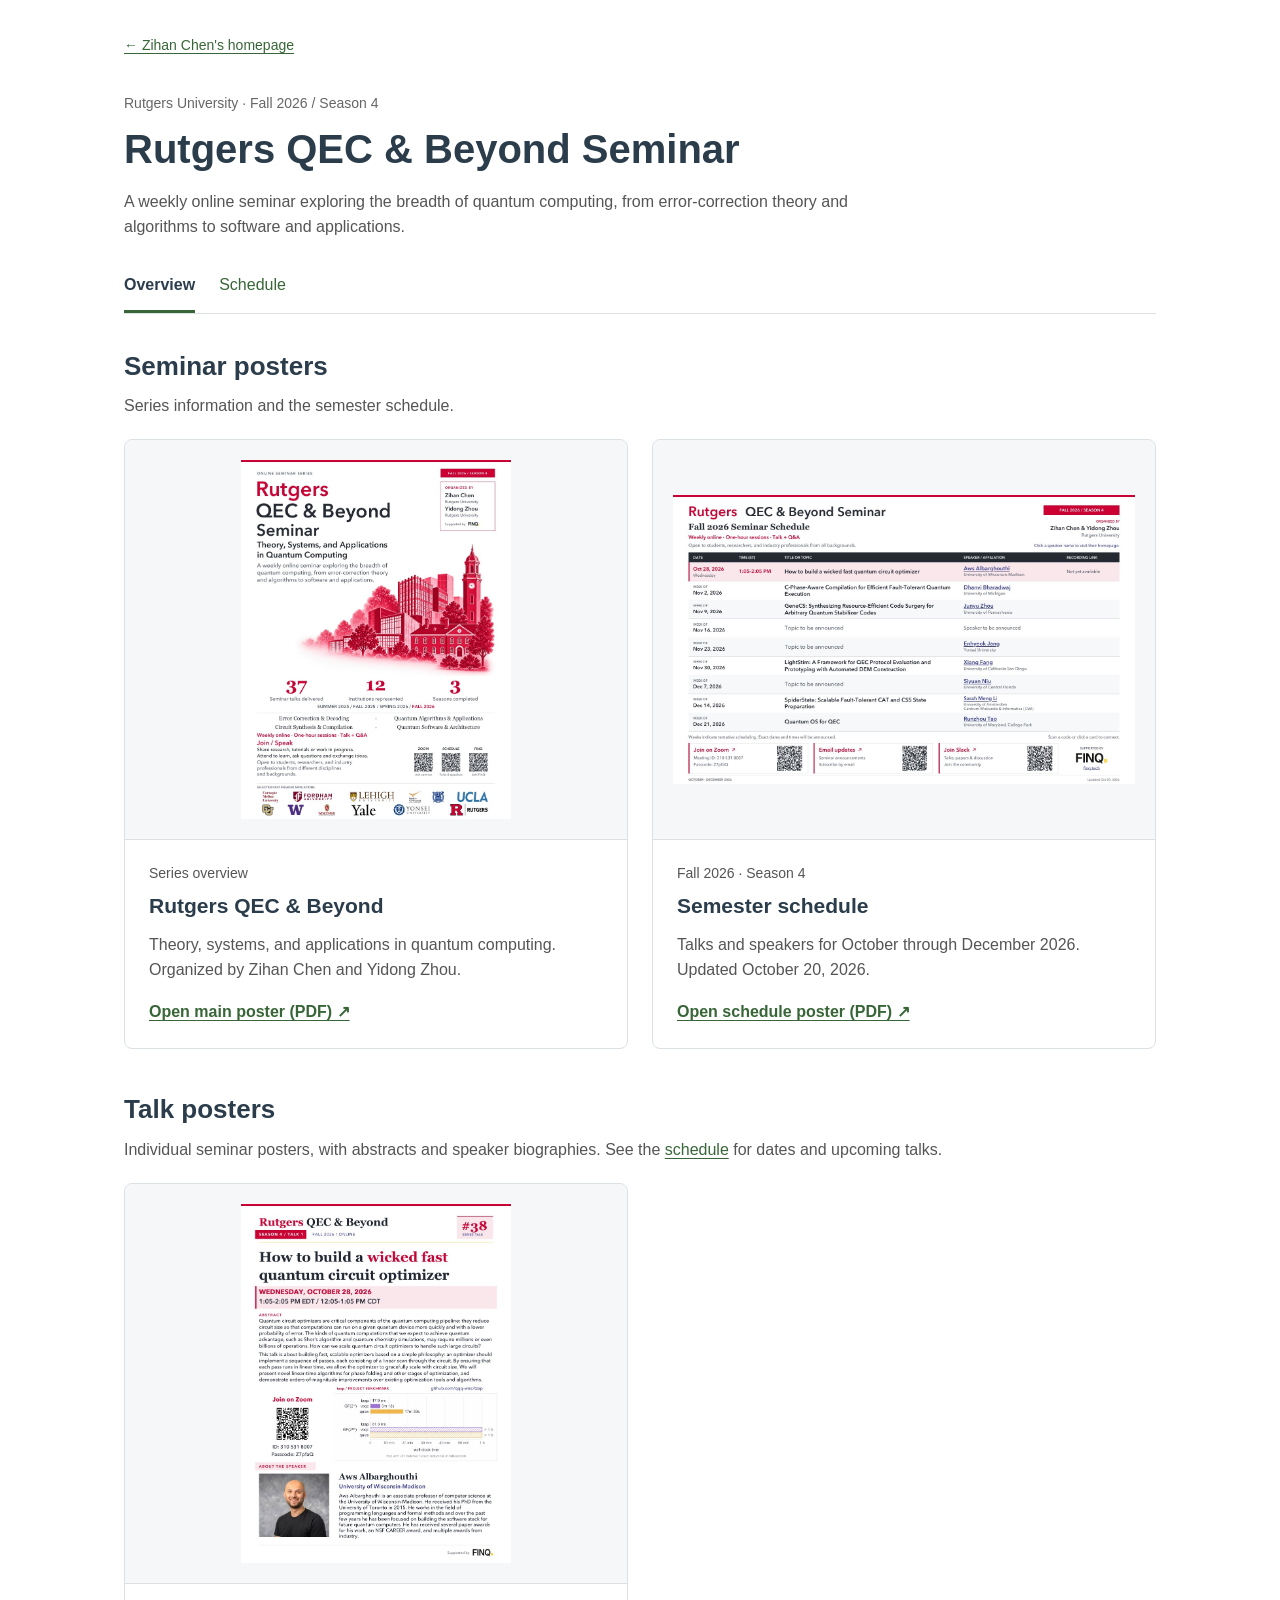
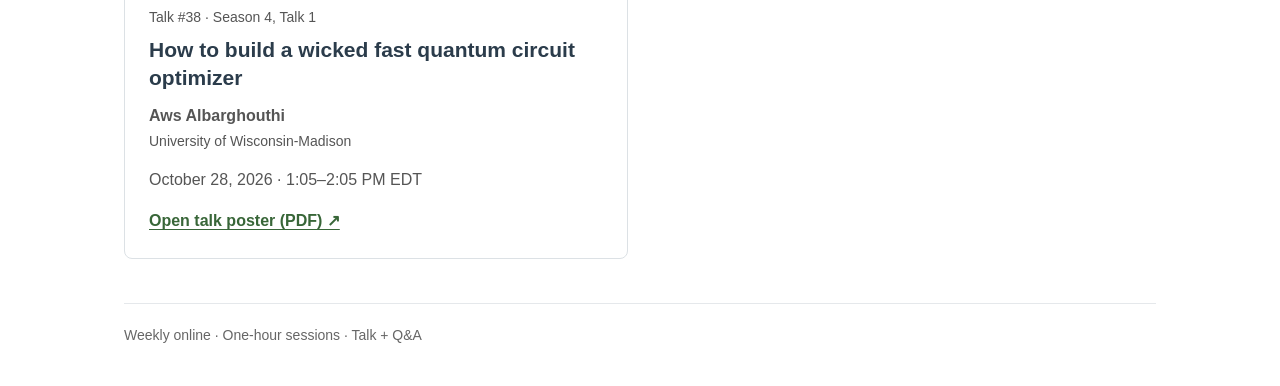
==== qec-and-beyond/index.html @ 230b06aa "Add Rutgers QEC & Beyond Seminar page with schedule and poster details; update index.html for semina" ====
<!DOCTYPE html>
<html lang="en">
<head>
    <meta charset="utf-8">
    <meta name="viewport" content="width=device-width, initial-scale=1">
    <title>Rutgers QEC &amp; Beyond — Overview</title>
    <meta name="description" content="Rutgers QEC &amp; Beyond Seminar: series posters, semester schedules, and individual talk posters on theory, systems, and applications in quantum computing.">
    <link rel="canonical" href="https://cesartwothousands.github.io/qec-and-beyond/">
    <link rel="stylesheet" href="styles.css">
</head>
<body>
    <main class="site-shell">
        <a class="back-link" href="../">&larr; Zihan Chen's homepage</a>
        <header class="page-header">
            <p class="eyebrow">Rutgers University · Fall 2026 / Season 4</p>
            <h1>Rutgers QEC &amp; Beyond Seminar</h1>
            <p class="lead">A weekly online seminar exploring the breadth of quantum computing, from error-correction theory and algorithms to software and applications.</p>
            <nav class="site-nav" aria-label="Seminar pages">
                <a href="./" aria-current="page">Overview</a>
                <a href="schedule/">Schedule</a>
            </nav>
        </header>

        <section aria-labelledby="series-posters">
            <div class="section-heading">
                <h2 id="series-posters">Seminar posters</h2>
                <p>Series information and the semester schedule.</p>
            </div>
            <div class="poster-grid">
                <article class="poster-card">
                    <a class="poster-preview" href="poster/Main_Poster.pdf" target="_blank" rel="noopener" aria-label="Open the seminar overview poster PDF in a new tab">
                        <img src="previews/main-poster.jpg" width="825" height="1100" alt="Rutgers QEC and Beyond Seminar overview poster">
                    </a>
                    <div class="poster-body">
                        <p class="eyebrow">Series overview</p>
                        <h3>Rutgers QEC &amp; Beyond</h3>
                        <p>Theory, systems, and applications in quantum computing. Organized by Zihan Chen and Yidong Zhou.</p>
                        <a class="pdf-link" href="poster/Main_Poster.pdf" target="_blank" rel="noopener">Open main poster (PDF) &nearr;</a>
                    </div>
                </article>
                <article class="poster-card">
                    <a class="poster-preview" href="schedule/" target="_blank" rel="noopener" aria-label="Open the Fall 2026 schedule poster PDF in a new tab">
                        <img src="previews/fall-2026-schedule.jpg" width="1400" height="875" alt="Fall 2026 schedule poster listing seminar dates, topics, and speakers">
                    </a>
                    <div class="poster-body">
                        <p class="eyebrow">Fall 2026 · Season 4</p>
                        <h3>Semester schedule</h3>
                        <p>Talks and speakers for October through December 2026. Updated October 20, 2026.</p>
                        <a class="pdf-link" href="schedule/" target="_blank" rel="noopener">Open schedule poster (PDF) &nearr;</a>
                    </div>
                </article>
            </div>
        </section>

        <section aria-labelledby="talk-posters">
            <div class="section-heading">
                <h2 id="talk-posters">Talk posters</h2>
                <p>Individual seminar posters, with abstracts and speaker biographies. See the <a href="schedule/">schedule</a> for dates and upcoming talks.</p>
            </div>
            <div class="poster-grid">
                <article class="poster-card" id="talk-38">
                    <a class="poster-preview" href="poster/038_Albarghouthi.pdf" target="_blank" rel="noopener" aria-label="Open the poster for talk 38 by Aws Albarghouthi in a new tab">
                        <img src="previews/038-albarghouthi.jpg" width="825" height="1100" alt="Talk 38 poster: How to build a wicked fast quantum circuit optimizer, by Aws Albarghouthi" loading="lazy">
                    </a>
                    <div class="poster-body">
                        <p class="eyebrow">Talk #38 · Season 4, Talk 1</p>
                        <h3>How to build a wicked fast quantum circuit optimizer</h3>
                        <p class="speaker">Aws Albarghouthi</p>
                        <p class="affiliation">University of Wisconsin-Madison</p>
                        <p><time datetime="2026-10-28">October 28, 2026</time> · 1:05–2:05 PM EDT</p>
                        <a class="pdf-link" href="poster/038_Albarghouthi.pdf" target="_blank" rel="noopener">Open talk poster (PDF) &nearr;</a>
                    </div>
                </article>
            </div>
        </section>
        <footer class="page-footer">
            <p>Weekly online · One-hour sessions · Talk + Q&amp;A</p>
        </footer>
    </main>
</body>
</html>
---- qec-and-beyond/styles.css ----
* { box-sizing: border-box; }
html { scroll-behavior: smooth; }
body {
    margin: 0;
    color: #333;
    background: #fff;
    font: 16px/1.6 -apple-system, BlinkMacSystemFont, "Segoe UI", Arial, sans-serif;
}
a { color: #386638; text-underline-offset: 3px; }
a:hover { color: #0d5797; }
a:focus-visible { outline: 2px solid #0d5797; outline-offset: 4px; }
.site-shell { max-width: 1080px; margin: 0 auto; padding: 32px 24px 40px; }
.back-link { display: inline-block; margin-bottom: 36px; font-size: 14px; }
.page-header { margin-bottom: 36px; }
.eyebrow { margin: 0 0 8px; color: #666; font-size: 14px; }
h1, h2, h3 { color: #2b3c4b; line-height: 1.3; font-weight: 600; }
h1 { margin: 0 0 14px; font-size: clamp(28px, 5vw, 40px); }
h2 { margin: 0 0 10px; font-size: 26px; }
h3 { margin: 0 0 12px; font-size: 21px; }
p { margin: 0 0 16px; }
.lead { max-width: 760px; color: #555; }
.site-nav { display: flex; gap: 24px; margin-top: 24px; border-bottom: 1px solid #dce1e5; }
.site-nav a { padding: 8px 0 12px; text-decoration: none; }
.site-nav a[aria-current="page"] { border-bottom: 3px solid #386638; color: #2b3c4b; font-weight: 600; }
section + section { margin-top: 44px; }
.section-heading { margin-bottom: 20px; }
.section-heading p { color: #555; }
.poster-grid { display: grid; grid-template-columns: repeat(2, minmax(0, 1fr)); gap: 24px; }
.poster-card { overflow: hidden; border: 1px solid #dce1e5; border-radius: 8px; }
.poster-preview { display: flex; justify-content: center; align-items: center; height: 400px; padding: 20px; border-bottom: 1px solid #dce1e5; background: #f5f7f8; }
.poster-preview img { display: block; max-width: 100%; max-height: 100%; width: auto; height: auto; }
.poster-body { padding: 22px 24px 24px; }
.poster-body > p { color: #555; }
.pdf-link { display: inline-block; font-weight: 600; }
.speaker { margin-bottom: 2px; font-weight: 600; }
.affiliation { margin-bottom: 14px; color: #666; font-size: 14px; }
.page-footer { margin-top: 44px; padding-top: 20px; border-top: 1px solid #e5e8eb; color: #666; font-size: 14px; }
.page-footer p:last-child { margin-bottom: 0; }
@media (max-width: 700px) {
    .site-shell { padding: 24px 18px 32px; }
    .back-link { margin-bottom: 28px; }
    .poster-grid { grid-template-columns: 1fr; gap: 20px; }
    .poster-preview { height: 360px; padding: 16px; }
    .poster-body { padding: 20px; }
}
@media (prefers-reduced-motion: reduce) {
    html { scroll-behavior: auto; }
}
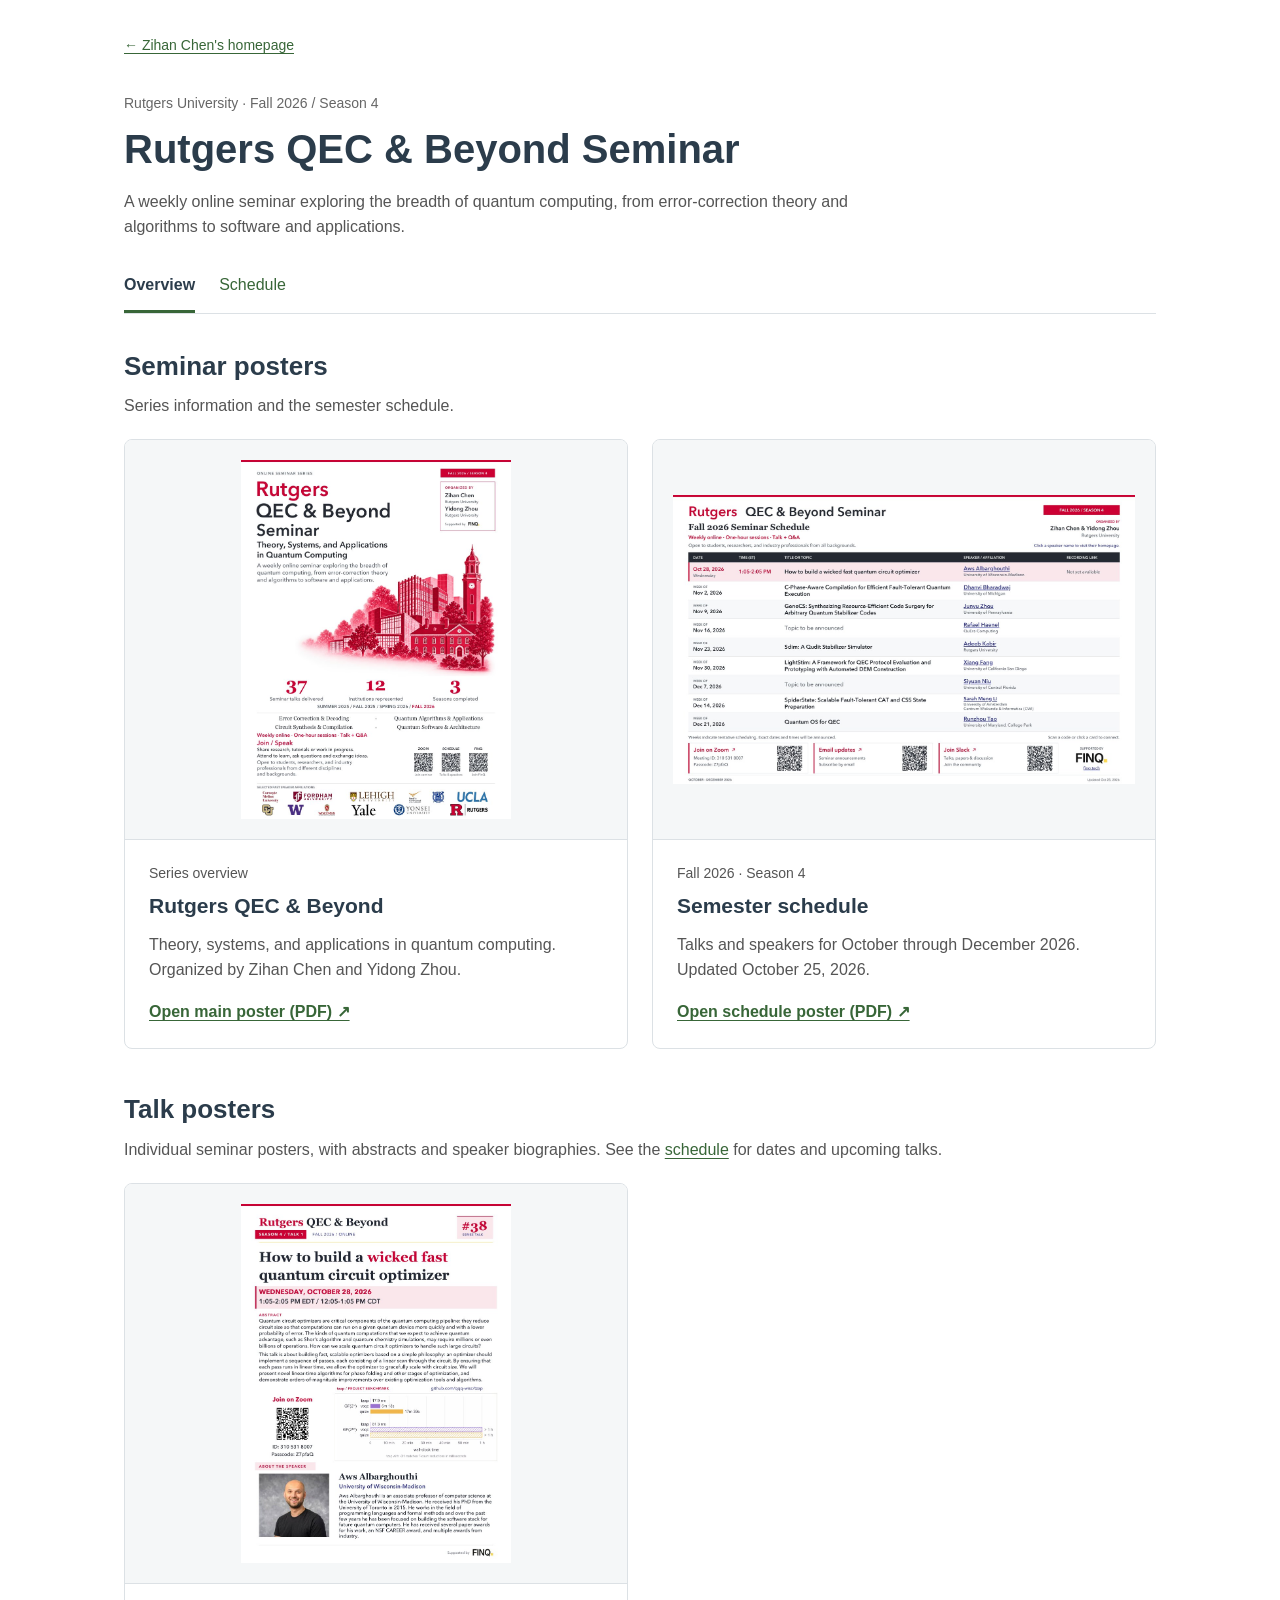
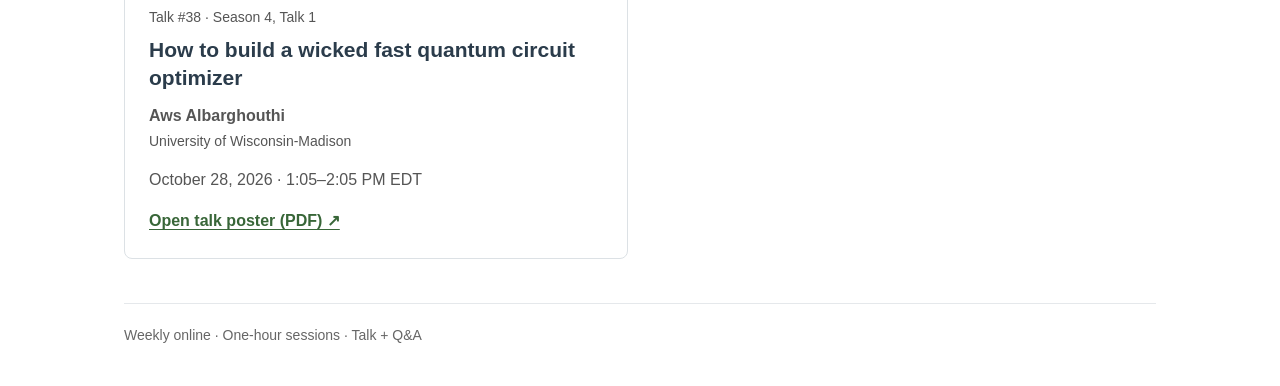
==== commit 17d0aadb: "Update QEC & Beyond Fall 2026 schedule to Oct 25 version Co-Authored-By: Claude Opus 5.5 <noreply@an" ====
--- a/qec-and-beyond/index.html
+++ b/qec-and-beyond/index.html
@@ -45,7 +45,7 @@
                     <div class="poster-body">
                         <p class="eyebrow">Fall 2026 · Season 4</p>
                         <h3>Semester schedule</h3>
-                        <p>Talks and speakers for October through December 2026. Updated October 20, 2026.</p>
+                        <p>Talks and speakers for October through December 2026. Updated October 25, 2026.</p>
                         <a class="pdf-link" href="schedule/" target="_blank" rel="noopener">Open schedule poster (PDF) &nearr;</a>
                     </div>
                 </article>
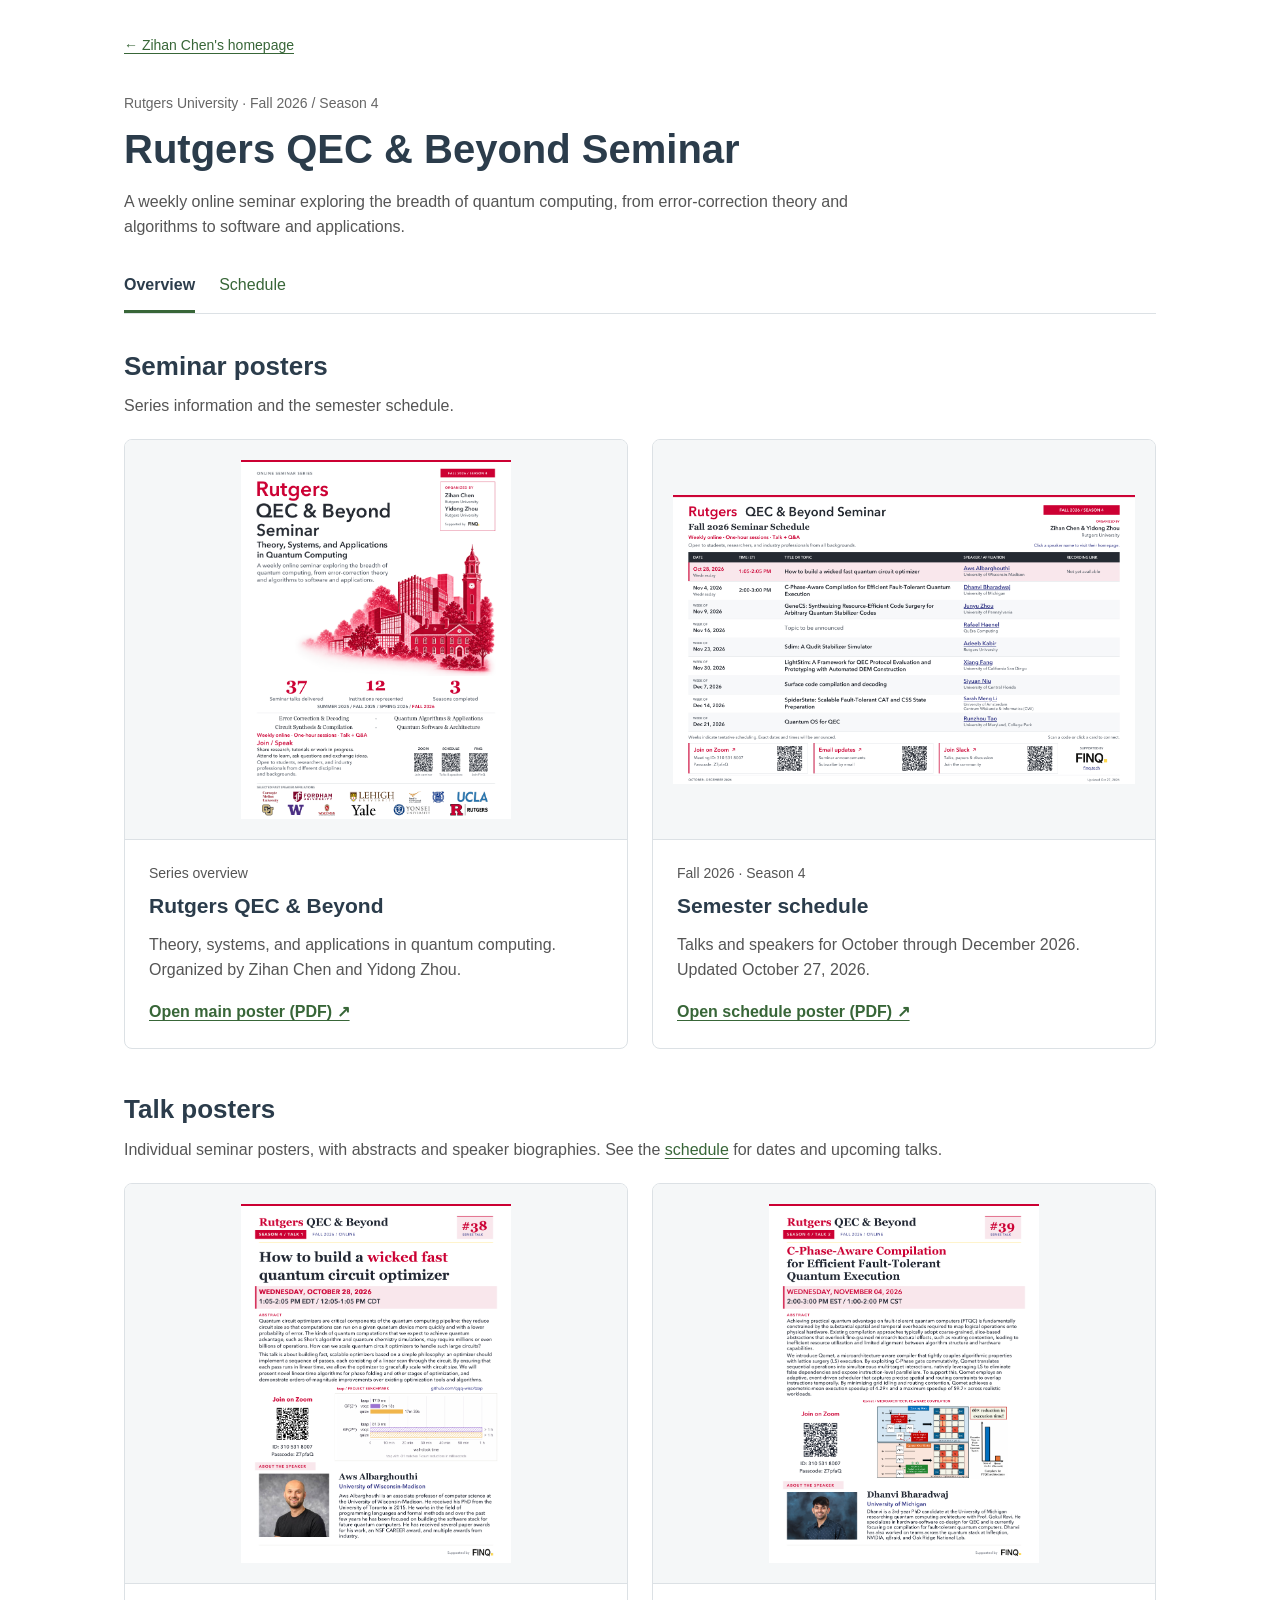
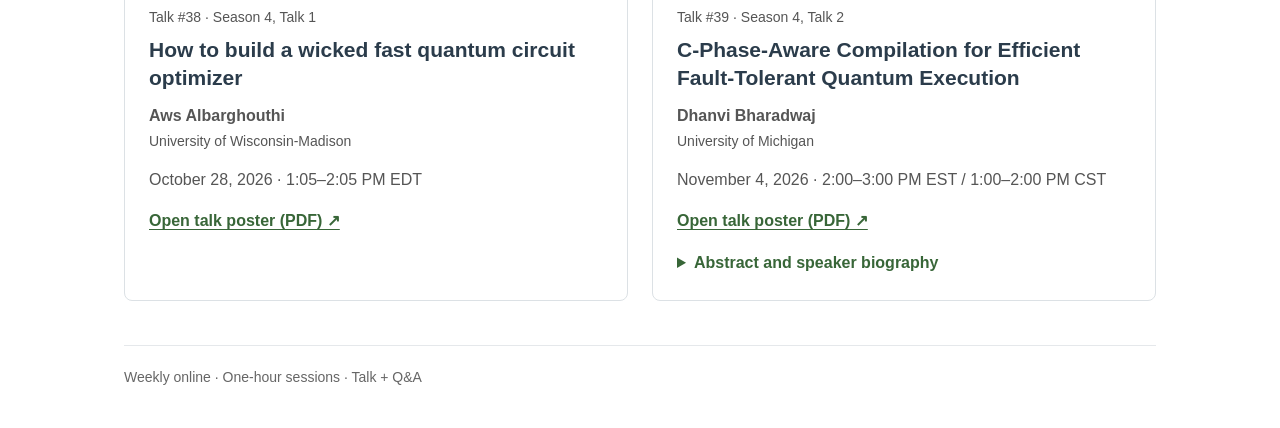
==== commit 6bb3926a: "Update QEC and Beyond schedule and add talk 39 with PNG previews" ====
--- a/qec-and-beyond/index.html
+++ b/qec-and-beyond/index.html
@@ -29,7 +29,7 @@
             <div class="poster-grid">
                 <article class="poster-card">
                     <a class="poster-preview" href="poster/Main_Poster.pdf" target="_blank" rel="noopener" aria-label="Open the seminar overview poster PDF in a new tab">
-                        <img src="previews/main-poster.jpg" width="825" height="1100" alt="Rutgers QEC and Beyond Seminar overview poster">
+                        <img src="previews/main-poster.png" width="825" height="1100" alt="Rutgers QEC and Beyond Seminar overview poster">
                     </a>
                     <div class="poster-body">
                         <p class="eyebrow">Series overview</p>
@@ -40,12 +40,12 @@
                 </article>
                 <article class="poster-card">
                     <a class="poster-preview" href="schedule/" target="_blank" rel="noopener" aria-label="Open the Fall 2026 schedule poster PDF in a new tab">
-                        <img src="previews/fall-2026-schedule.jpg" width="1400" height="875" alt="Fall 2026 schedule poster listing seminar dates, topics, and speakers">
+                        <img src="previews/fall-2026-schedule.png" width="1600" height="1000" alt="Fall 2026 schedule poster listing seminar dates, topics, and speakers">
                     </a>
                     <div class="poster-body">
                         <p class="eyebrow">Fall 2026 · Season 4</p>
                         <h3>Semester schedule</h3>
-                        <p>Talks and speakers for October through December 2026. Updated October 25, 2026.</p>
+                        <p>Talks and speakers for October through December 2026. Updated October 27, 2026.</p>
                         <a class="pdf-link" href="schedule/" target="_blank" rel="noopener">Open schedule poster (PDF) &nearr;</a>
                     </div>
                 </article>
@@ -60,7 +60,7 @@
             <div class="poster-grid">
                 <article class="poster-card" id="talk-38">
                     <a class="poster-preview" href="poster/038_Albarghouthi.pdf" target="_blank" rel="noopener" aria-label="Open the poster for talk 38 by Aws Albarghouthi in a new tab">
-                        <img src="previews/038-albarghouthi.jpg" width="825" height="1100" alt="Talk 38 poster: How to build a wicked fast quantum circuit optimizer, by Aws Albarghouthi" loading="lazy">
+                        <img src="previews/038-albarghouthi.png" width="825" height="1100" alt="Talk 38 poster: How to build a wicked fast quantum circuit optimizer, by Aws Albarghouthi" loading="lazy">
                     </a>
                     <div class="poster-body">
                         <p class="eyebrow">Talk #38 · Season 4, Talk 1</p>
@@ -71,6 +71,27 @@
                         <a class="pdf-link" href="poster/038_Albarghouthi.pdf" target="_blank" rel="noopener">Open talk poster (PDF) &nearr;</a>
                     </div>
                 </article>
+                <article class="poster-card" id="talk-39">
+                    <a class="poster-preview" href="poster/039_Bharadwaj.pdf" target="_blank" rel="noopener" aria-label="Open the poster for talk 39 by Dhanvi Bharadwaj in a new tab">
+                        <img src="previews/039-bharadwaj.png" width="825" height="1100" alt="Talk 39 poster: C-Phase-Aware Compilation for Efficient Fault-Tolerant Quantum Execution, by Dhanvi Bharadwaj" loading="lazy">
+                    </a>
+                    <div class="poster-body">
+                        <p class="eyebrow">Talk #39 · Season 4, Talk 2</p>
+                        <h3>C-Phase-Aware Compilation for Efficient Fault-Tolerant Quantum Execution</h3>
+                        <p class="speaker">Dhanvi Bharadwaj</p>
+                        <p class="affiliation">University of Michigan</p>
+                        <p><time datetime="2026-11-04">November 4, 2026</time> · 2:00–3:00 PM EST / 1:00–2:00 PM CST</p>
+                        <a class="pdf-link" href="poster/039_Bharadwaj.pdf" target="_blank" rel="noopener">Open talk poster (PDF) &nearr;</a>
+                        <details class="talk-details">
+                            <summary>Abstract and speaker biography</summary>
+                            <h4>Abstract</h4>
+                            <p>Achieving practical quantum advantage on fault-tolerant quantum computers (FTQC) is fundamentally constrained by the substantial spatial and temporal overheads required to map logical operations onto physical hardware. Existing compilation approaches typically adopt coarse-grained, slice-based abstractions that overlook fine-grained microarchitectural effects, such as routing contention, leading to inefficient resource utilization and limited alignment between algorithm structure and hardware capabilities.</p>
+                            <p>We introduce Qomet, a microarchitecture-aware compiler that tightly couples algorithmic properties with lattice surgery (LS) execution. By exploiting C-Phase gate commutativity, Qomet translates sequential operations into simultaneous multi-target interactions, natively leveraging LS to eliminate false dependencies and expose instruction-level parallelism. To support this, Qomet employs an adaptive, event-driven scheduler that captures precise spatial and routing constraints to overlap instructions temporally. By minimizing grid idling and routing contention, Qomet achieves a geometric-mean execution speedup of 4.29× and a maximum speedup of 59.7× across realistic workloads.</p>
+                            <h4>About the speaker</h4>
+                            <p>Dhanvi is a 3rd-year PhD candidate at the University of Michigan researching quantum computing architecture with Prof. Gokul Ravi. He specializes in hardware-software co-design for QEC and is currently focusing on compilation for fault-tolerant quantum computers. Dhanvi has also worked on teams across the quantum stack at Infleqtion, NVIDIA, qBraid, and Oak Ridge National Lab.</p>
+                        </details>
+                    </div>
+                </article>
             </div>
         </section>
         <footer class="page-footer">
--- a/qec-and-beyond/styles.css
+++ b/qec-and-beyond/styles.css
@@ -34,6 +34,10 @@
 .pdf-link { display: inline-block; font-weight: 600; }
 .speaker { margin-bottom: 2px; font-weight: 600; }
 .affiliation { margin-bottom: 14px; color: #666; font-size: 14px; }
+.talk-details { margin-top: 16px; }
+.talk-details summary { color: #386638; cursor: pointer; font-weight: 600; }
+.talk-details h4 { margin: 18px 0 8px; color: #2b3c4b; }
+.talk-details p:last-child { margin-bottom: 0; }
 .page-footer { margin-top: 44px; padding-top: 20px; border-top: 1px solid #e5e8eb; color: #666; font-size: 14px; }
 .page-footer p:last-child { margin-bottom: 0; }
 @media (max-width: 700px) {
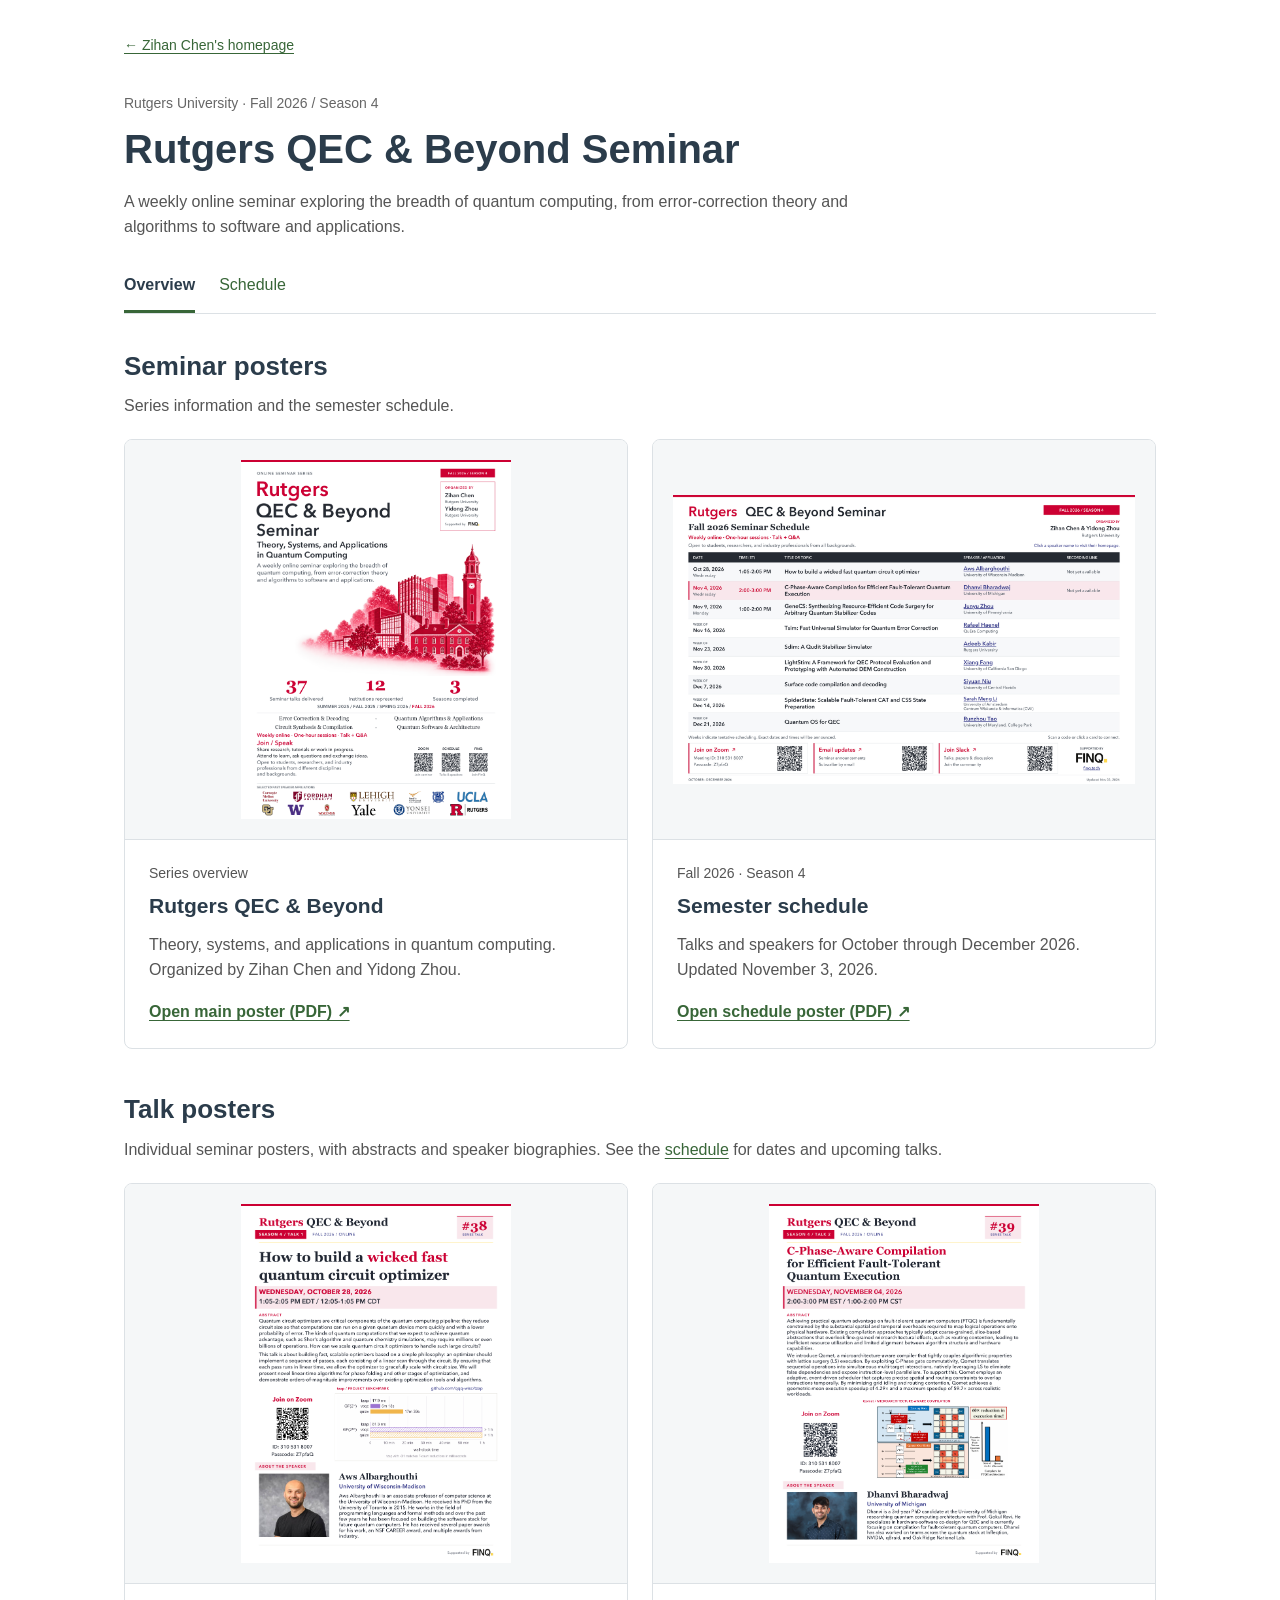
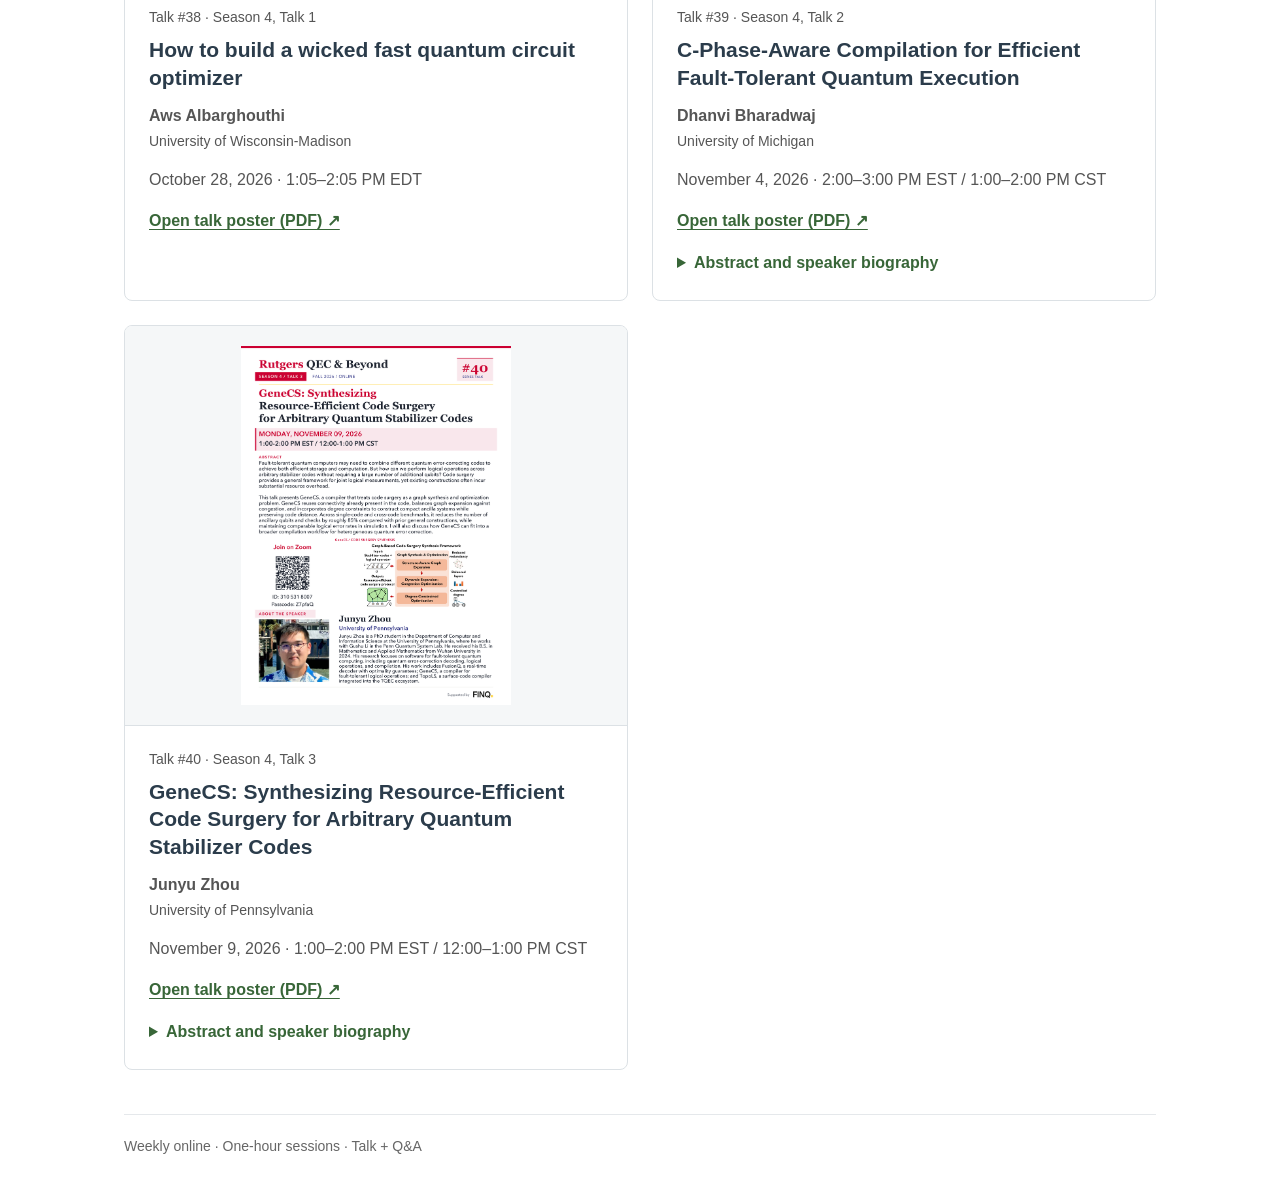
==== commit 475c04dc: "Update QEC and Beyond schedule to Nov 3 version and add talk 40 (Junyu Zhou) Co-Authored-By: Claude " ====
--- a/qec-and-beyond/index.html
+++ b/qec-and-beyond/index.html
@@ -45,7 +45,7 @@
                     <div class="poster-body">
                         <p class="eyebrow">Fall 2026 · Season 4</p>
                         <h3>Semester schedule</h3>
-                        <p>Talks and speakers for October through December 2026. Updated October 27, 2026.</p>
+                        <p>Talks and speakers for October through December 2026. Updated November 3, 2026.</p>
                         <a class="pdf-link" href="schedule/" target="_blank" rel="noopener">Open schedule poster (PDF) &nearr;</a>
                     </div>
                 </article>
@@ -92,6 +92,27 @@
                         </details>
                     </div>
                 </article>
+                <article class="poster-card" id="talk-40">
+                    <a class="poster-preview" href="poster/040_Zhou.pdf" target="_blank" rel="noopener" aria-label="Open the poster for talk 40 by Junyu Zhou in a new tab">
+                        <img src="previews/040-zhou.png" width="825" height="1100" alt="Talk 40 poster: GeneCS: Synthesizing Resource-Efficient Code Surgery for Arbitrary Quantum Stabilizer Codes, by Junyu Zhou" loading="lazy">
+                    </a>
+                    <div class="poster-body">
+                        <p class="eyebrow">Talk #40 · Season 4, Talk 3</p>
+                        <h3>GeneCS: Synthesizing Resource-Efficient Code Surgery for Arbitrary Quantum Stabilizer Codes</h3>
+                        <p class="speaker">Junyu Zhou</p>
+                        <p class="affiliation">University of Pennsylvania</p>
+                        <p><time datetime="2026-11-09">November 9, 2026</time> · 1:00–2:00 PM EST / 12:00–1:00 PM CST</p>
+                        <a class="pdf-link" href="poster/040_Zhou.pdf" target="_blank" rel="noopener">Open talk poster (PDF) &nearr;</a>
+                        <details class="talk-details">
+                            <summary>Abstract and speaker biography</summary>
+                            <h4>Abstract</h4>
+                            <p>Fault-tolerant quantum computers may need to combine different quantum error-correcting codes to achieve both efficient storage and computation. But how can we perform logical operations across arbitrary stabilizer codes without requiring a large number of additional qubits? Code surgery provides a general framework for joint logical measurements, yet existing constructions often incur substantial resource overhead.</p>
+                            <p>This talk presents GeneCS, a compiler that treats code surgery as a graph synthesis and optimization problem. GeneCS reuses connectivity already present in the code, balances graph expansion against congestion, and incorporates degree constraints to construct compact ancilla systems while preserving code distance. Across single-code and cross-code benchmarks, it reduces the number of ancillary qubits and checks by roughly 85% compared with prior general constructions, while maintaining comparable logical error rates in simulation. I will also discuss how GeneCS can fit into a broader compilation workflow for heterogeneous quantum error correction.</p>
+                            <h4>About the speaker</h4>
+                            <p>Junyu Zhou is a PhD student in the Department of Computer and Information Science at the University of Pennsylvania, where he works with Gushu Li in the Penn Quantum System Lab. He received his B.S. in Mathematics and Applied Mathematics from Wuhan University in 2024. His research focuses on software for fault-tolerant quantum computing, including quantum error-correction decoding, logical operations, and compilation. His work includes FusionQ, a real-time decoder with optimality guarantees; GeneCS, a compiler for fault-tolerant logical operations; and TopoLS, a surface-code compiler integrated into the TQEC ecosystem.</p>
+                        </details>
+                    </div>
+                </article>
             </div>
         </section>
         <footer class="page-footer">
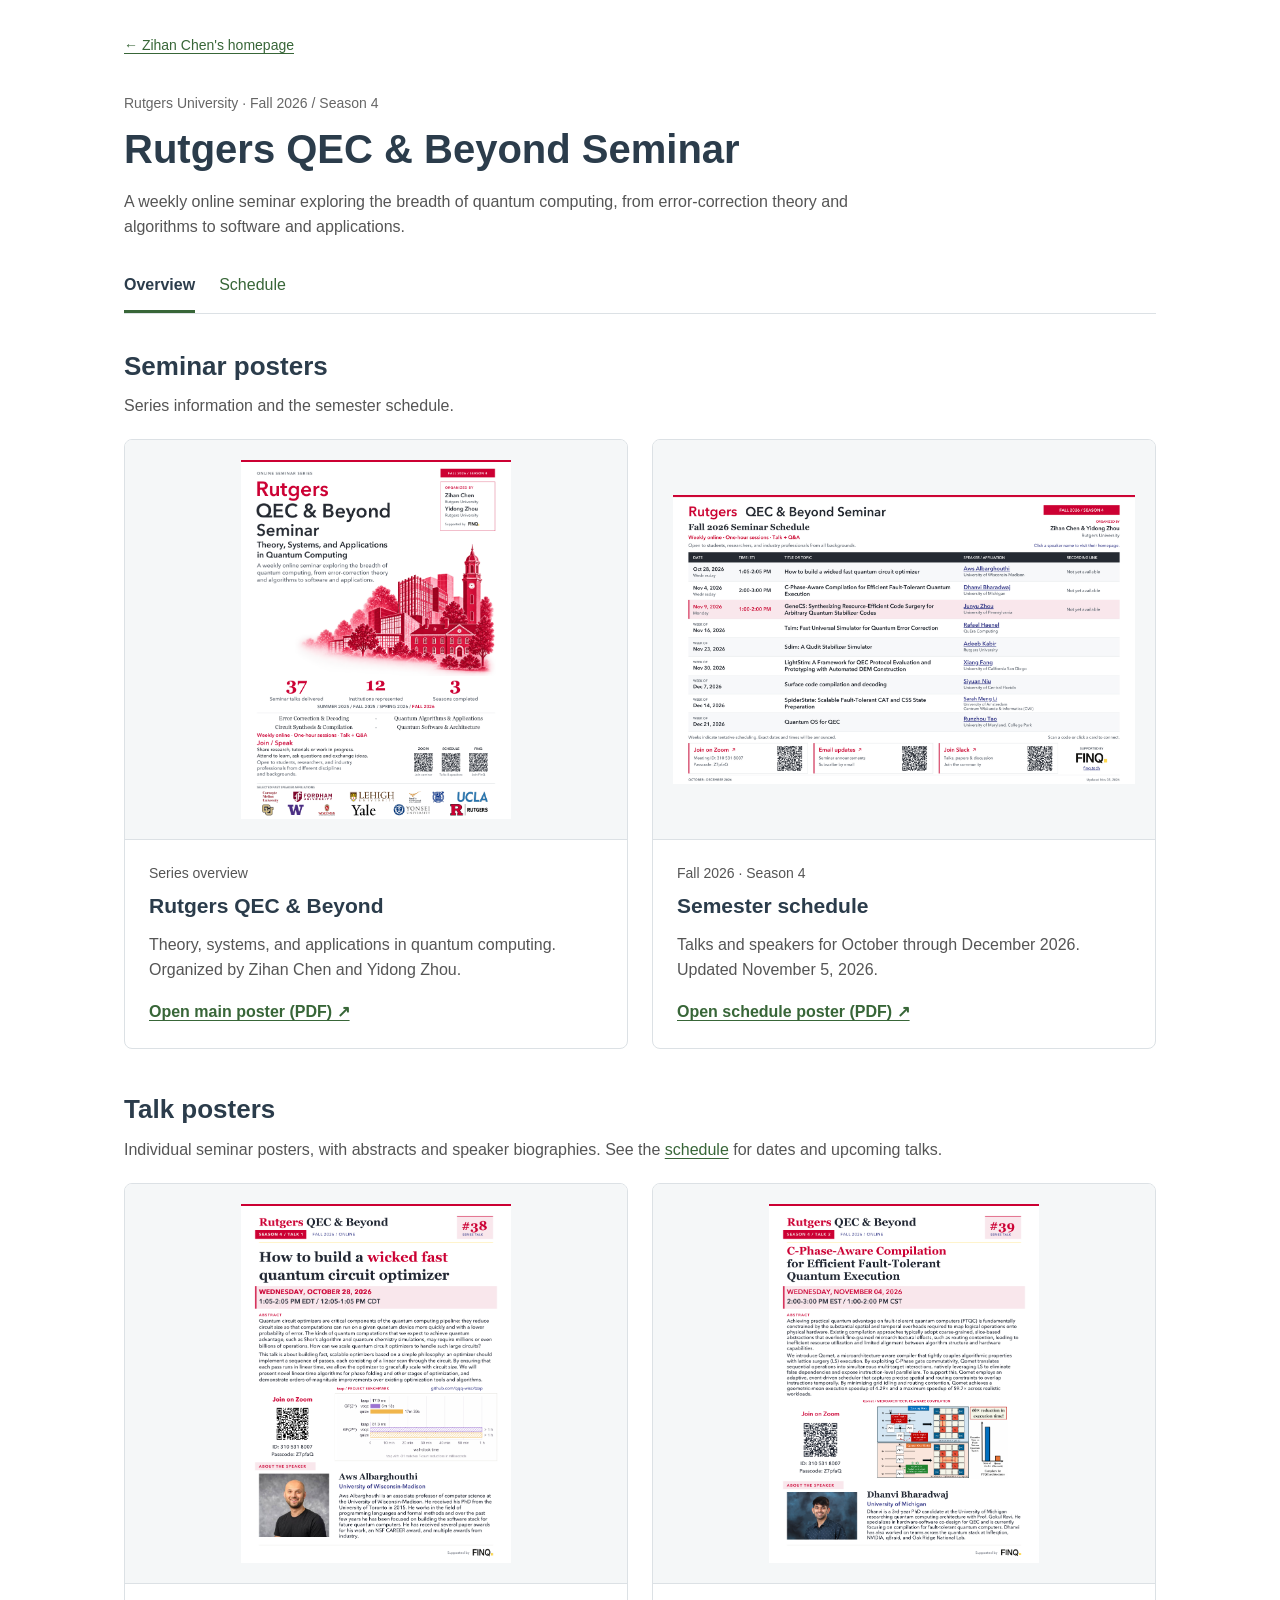
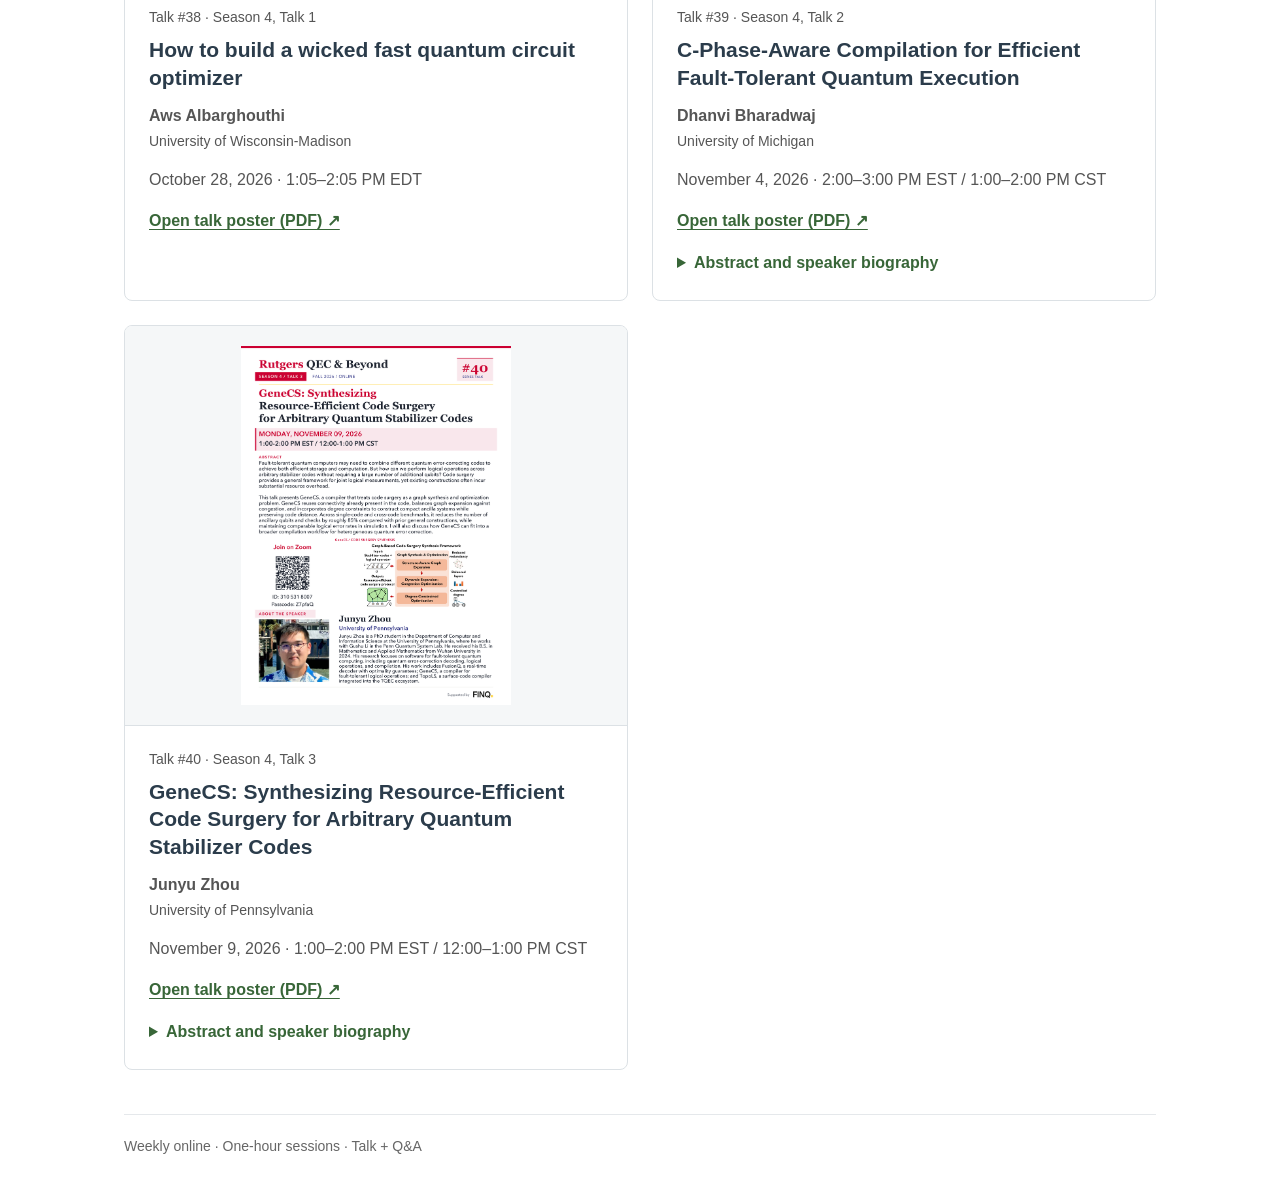
==== commit f859a7a1: "Update QEC and Beyond schedule to Nov 5 version Co-Authored-By: Claude Opus 5.5 <noreply@anthropic.c" ====
--- a/qec-and-beyond/index.html
+++ b/qec-and-beyond/index.html
@@ -45,7 +45,7 @@
                     <div class="poster-body">
                         <p class="eyebrow">Fall 2026 · Season 4</p>
                         <h3>Semester schedule</h3>
-                        <p>Talks and speakers for October through December 2026. Updated November 3, 2026.</p>
+                        <p>Talks and speakers for October through December 2026. Updated November 5, 2026.</p>
                         <a class="pdf-link" href="schedule/" target="_blank" rel="noopener">Open schedule poster (PDF) &nearr;</a>
                     </div>
                 </article>
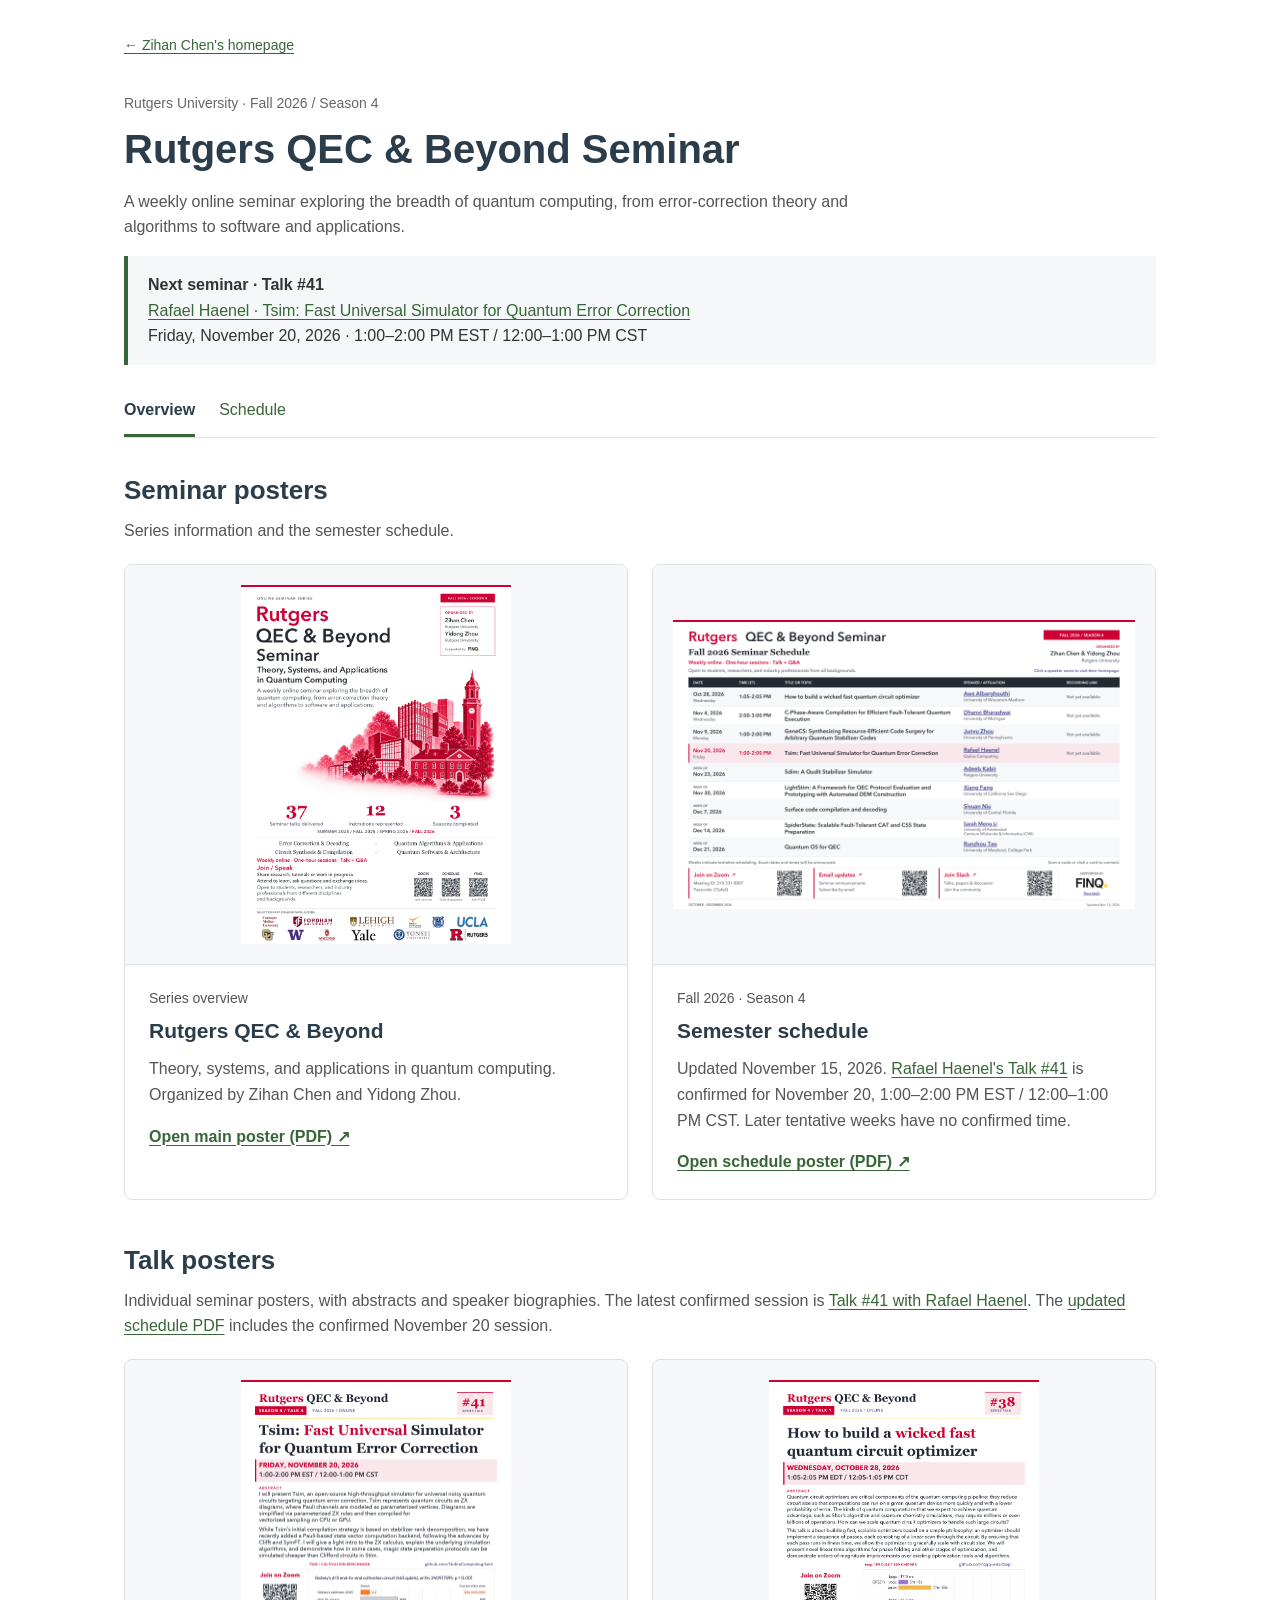
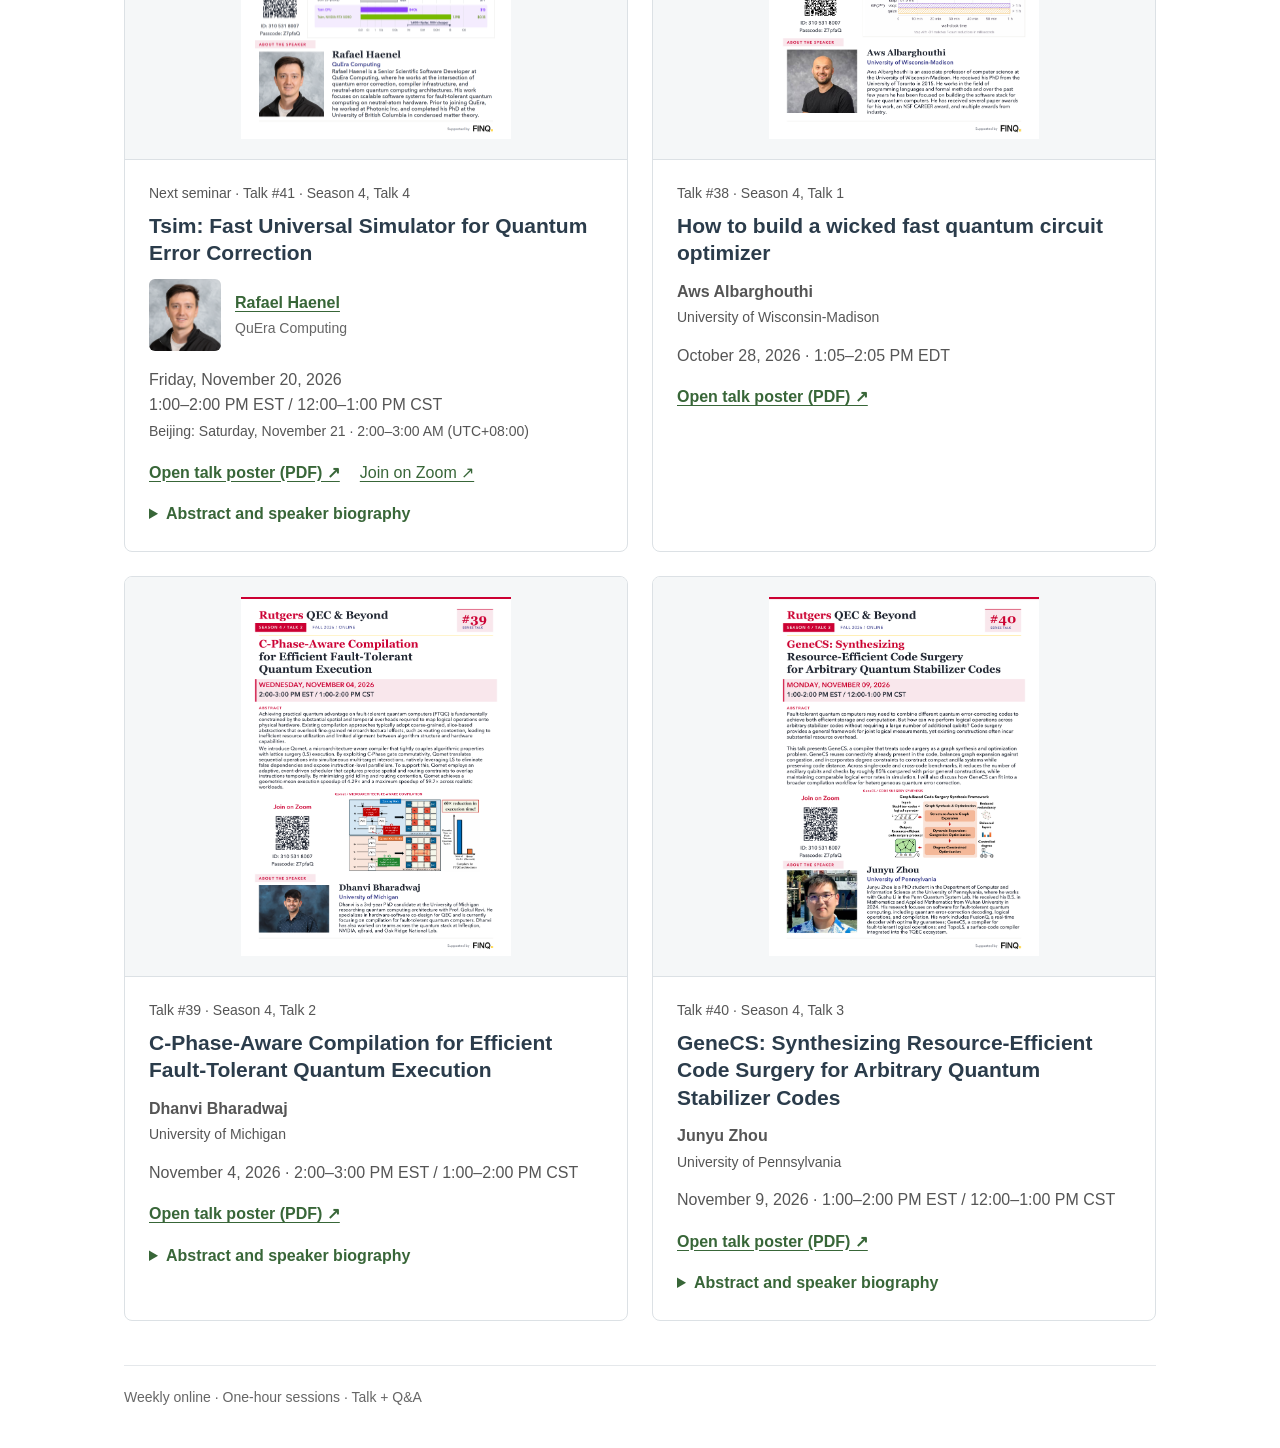
==== commit d2a41c42: "Publish Rafael Haenel seminar materials and current schedule" ====
--- a/qec-and-beyond/index.html
+++ b/qec-and-beyond/index.html
@@ -4,7 +4,7 @@
     <meta charset="utf-8">
     <meta name="viewport" content="width=device-width, initial-scale=1">
     <title>Rutgers QEC &amp; Beyond — Overview</title>
-    <meta name="description" content="Rutgers QEC &amp; Beyond Seminar: series posters, semester schedules, and individual talk posters on theory, systems, and applications in quantum computing.">
+    <meta name="description" content="Rutgers QEC &amp; Beyond Seminar. Next session: Rafael Haenel on Tsim, Friday, November 20, 2026, 1–2 PM EST. Browse talk posters, abstracts, and speaker biographies.">
     <link rel="canonical" href="https://cesartwothousands.github.io/qec-and-beyond/">
     <link rel="stylesheet" href="styles.css">
 </head>
@@ -15,6 +15,7 @@
             <p class="eyebrow">Rutgers University · Fall 2026 / Season 4</p>
             <h1>Rutgers QEC &amp; Beyond Seminar</h1>
             <p class="lead">A weekly online seminar exploring the breadth of quantum computing, from error-correction theory and algorithms to software and applications.</p>
+            <p class="next-session"><strong>Next seminar · Talk #41</strong><br><a href="#talk-41">Rafael Haenel · Tsim: Fast Universal Simulator for Quantum Error Correction</a><br>Friday, November 20, 2026 · 1:00–2:00 PM EST / 12:00–1:00 PM CST</p>
             <nav class="site-nav" aria-label="Seminar pages">
                 <a href="./" aria-current="page">Overview</a>
                 <a href="schedule/">Schedule</a>
@@ -40,12 +41,12 @@
                 </article>
                 <article class="poster-card">
                     <a class="poster-preview" href="schedule/" target="_blank" rel="noopener" aria-label="Open the Fall 2026 schedule poster PDF in a new tab">
-                        <img src="previews/fall-2026-schedule.png" width="1600" height="1000" alt="Fall 2026 schedule poster listing seminar dates, topics, and speakers">
+                        <img src="previews/fall-2026-schedule.png?v=20261115" width="1600" height="1000" alt="Fall 2026 schedule updated November 15, highlighting Rafael Haenel's confirmed November 20, 2026 Tsim session">
                     </a>
                     <div class="poster-body">
                         <p class="eyebrow">Fall 2026 · Season 4</p>
                         <h3>Semester schedule</h3>
-                        <p>Talks and speakers for October through December 2026. Updated November 5, 2026.</p>
+                        <p>Updated November 15, 2026. <a href="#talk-41">Rafael Haenel's Talk #41</a> is confirmed for November 20, 1:00–2:00 PM EST / 12:00–1:00 PM CST. Later tentative weeks have no confirmed time.</p>
                         <a class="pdf-link" href="schedule/" target="_blank" rel="noopener">Open schedule poster (PDF) &nearr;</a>
                     </div>
                 </article>
@@ -55,9 +56,43 @@
         <section aria-labelledby="talk-posters">
             <div class="section-heading">
                 <h2 id="talk-posters">Talk posters</h2>
-                <p>Individual seminar posters, with abstracts and speaker biographies. See the <a href="schedule/">schedule</a> for dates and upcoming talks.</p>
+                <p>Individual seminar posters, with abstracts and speaker biographies. The latest confirmed session is <a href="#talk-41">Talk #41 with Rafael Haenel</a>. The <a href="schedule/">updated schedule PDF</a> includes the confirmed November 20 session.</p>
             </div>
             <div class="poster-grid">
+                <article class="poster-card" id="talk-41">
+                    <a class="poster-preview" href="poster/041_R_Haenel.pdf" target="_blank" rel="noopener" aria-label="Open the poster for talk 41 by Rafael Haenel in a new tab">
+                        <img src="previews/041-haenel.png" width="2160" height="2880" alt="Talk 41 poster: Tsim: Fast Universal Simulator for Quantum Error Correction, by Rafael Haenel; November 20, 2026, 1–2 PM EST" loading="lazy">
+                    </a>
+                    <div class="poster-body">
+                        <p class="eyebrow">Next seminar · Talk #41 · Season 4, Talk 4</p>
+                        <h3>Tsim: Fast Universal Simulator for Quantum Error Correction</h3>
+                        <div class="speaker-profile">
+                            <img src="assets/041-haenel-portrait.png" width="72" height="72" alt="Rafael Haenel" loading="lazy">
+                            <div>
+                                <p class="speaker"><a href="https://www.linkedin.com/in/rafael-haenel/" target="_blank" rel="noopener">Rafael Haenel</a></p>
+                                <p class="affiliation">QuEra Computing</p>
+                            </div>
+                        </div>
+                        <p><time datetime="2026-11-20T13:00:00-05:00">Friday, November 20, 2026</time><br>1:00–2:00 PM EST / 12:00–1:00 PM CST<br><span class="local-time-note">Beijing: Saturday, November 21 · 2:00–3:00 AM (UTC+08:00)</span></p>
+                        <div class="talk-actions">
+                            <a class="pdf-link" href="poster/041_R_Haenel.pdf" target="_blank" rel="noopener">Open talk poster (PDF) &nearr;</a>
+                            <a href="https://us06web.zoom.us/j/3105318007?pwd=J2lAabtXhMgk6lW6zgbEu6DhalWJ5f.1&amp;omn=85307174680" target="_blank" rel="noopener">Join on Zoom &nearr;</a>
+                        </div>
+                        <details class="talk-details">
+                            <summary>Abstract and speaker biography</summary>
+                            <h4>Abstract</h4>
+                            <p>I will present Tsim, an open-source high-throughput simulator for universal noisy quantum circuits targeting quantum error correction. Tsim represents quantum circuits as ZX diagrams, where Pauli channels are modeled as parameterized vertices. Diagrams are simplified via parameterized ZX rules and then compiled for vectorized sampling on CPU or GPU. While Tsim’s initial compilation strategy is based on stabilizer rank decomposition, we have recently added a Pauli-based state vector computation backend, following the advances by Clifft and SymFT. I will give a light intro to the ZX calculus, explain the underlying simulation algorithms, and demonstrate how in some cases, magic state preparation protocols can be simulated cheaper than Clifford circuits in Stim.</p>
+                            <figure class="research-figure">
+                                <a href="assets/041-tsim-research.svg" target="_blank" rel="noopener" aria-label="Open Rafael Haenel's supplied Tsim research figure in a new tab">
+                                    <img src="assets/041-tsim-research.svg" width="1200" height="431" alt="Speaker-supplied Tsim cultivation benchmark comparing simulation throughput and cost for a distance-five cultivation circuit on 463 qubits" loading="lazy">
+                                </a>
+                                <figcaption>Tsim · Speaker-supplied research figure. <a href="https://github.com/QuEraComputing/tsim" target="_blank" rel="noopener">Explore Tsim on GitHub &nearr;</a></figcaption>
+                            </figure>
+                            <h4>About the speaker</h4>
+                            <p>Rafael Haenel is a Senior Scientific Software Developer at QuEra Computing, where he works at the intersection of quantum error correction, compiler infrastructure, and neutral-atom quantum computing architectures. His work focuses on scalable software systems for fault-tolerant quantum computing on neutral-atom hardware. Prior to joining QuEra, he worked at Photonic Inc. and completed his PhD at the University of British Columbia in condensed matter theory.</p>
+                        </details>
+                    </div>
+                </article>
                 <article class="poster-card" id="talk-38">
                     <a class="poster-preview" href="poster/038_Albarghouthi.pdf" target="_blank" rel="noopener" aria-label="Open the poster for talk 38 by Aws Albarghouthi in a new tab">
                         <img src="previews/038-albarghouthi.png" width="825" height="1100" alt="Talk 38 poster: How to build a wicked fast quantum circuit optimizer, by Aws Albarghouthi" loading="lazy">
--- a/qec-and-beyond/styles.css
+++ b/qec-and-beyond/styles.css
@@ -19,6 +19,7 @@
 h3 { margin: 0 0 12px; font-size: 21px; }
 p { margin: 0 0 16px; }
 .lead { max-width: 760px; color: #555; }
+.next-session { padding: 16px 20px; border-left: 4px solid #386638; background: #f5f7f8; }
 .site-nav { display: flex; gap: 24px; margin-top: 24px; border-bottom: 1px solid #dce1e5; }
 .site-nav a { padding: 8px 0 12px; text-decoration: none; }
 .site-nav a[aria-current="page"] { border-bottom: 3px solid #386638; color: #2b3c4b; font-weight: 600; }
@@ -34,10 +35,18 @@
 .pdf-link { display: inline-block; font-weight: 600; }
 .speaker { margin-bottom: 2px; font-weight: 600; }
 .affiliation { margin-bottom: 14px; color: #666; font-size: 14px; }
+.speaker-profile { display: flex; align-items: center; gap: 14px; margin-bottom: 16px; }
+.speaker-profile img { flex: 0 0 72px; border-radius: 6px; object-fit: contain; }
+.speaker-profile .affiliation { margin-bottom: 0; }
+.local-time-note { font-size: 14px; }
+.talk-actions { display: flex; flex-wrap: wrap; align-items: baseline; gap: 8px 20px; }
 .talk-details { margin-top: 16px; }
 .talk-details summary { color: #386638; cursor: pointer; font-weight: 600; }
 .talk-details h4 { margin: 18px 0 8px; color: #2b3c4b; }
 .talk-details p:last-child { margin-bottom: 0; }
+.research-figure { margin: 20px 0; }
+.research-figure img { display: block; width: 100%; height: auto; }
+.research-figure figcaption { margin-top: 8px; color: #666; font-size: 14px; }
 .page-footer { margin-top: 44px; padding-top: 20px; border-top: 1px solid #e5e8eb; color: #666; font-size: 14px; }
 .page-footer p:last-child { margin-bottom: 0; }
 @media (max-width: 700px) {
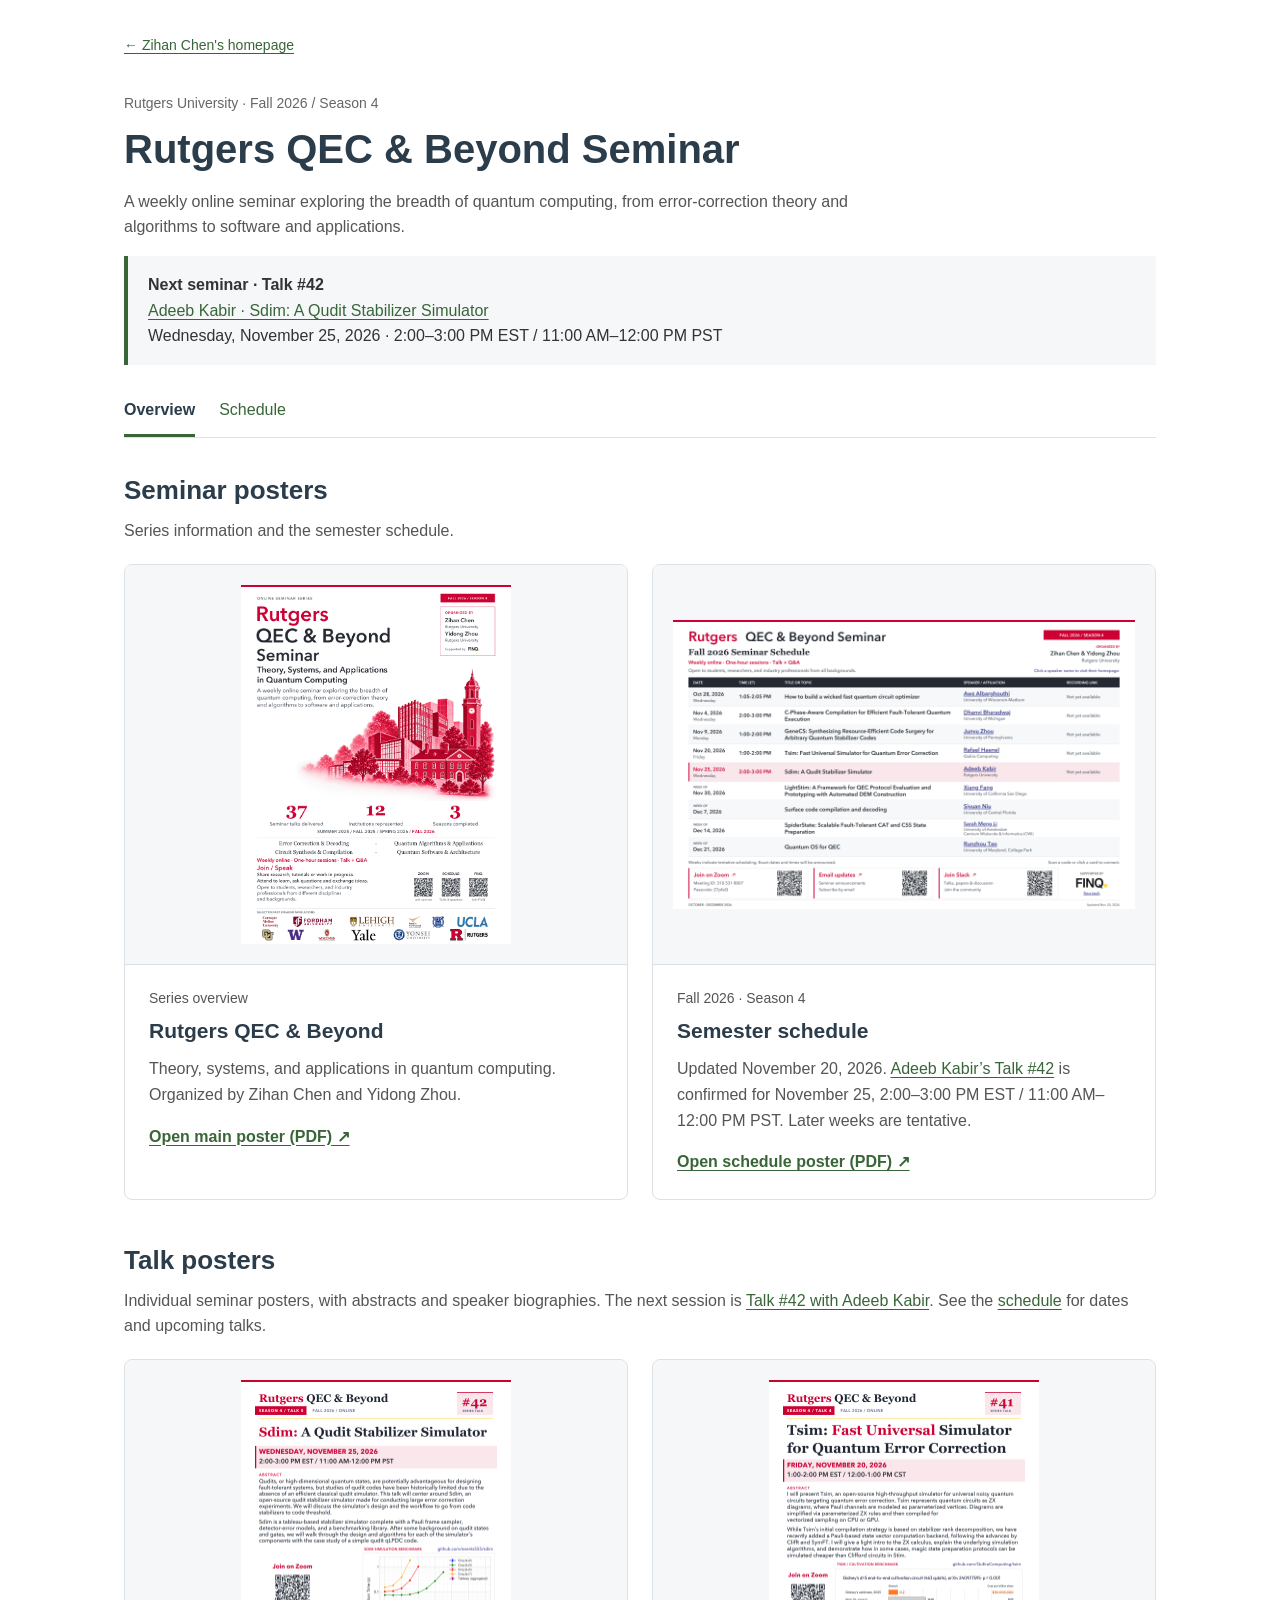
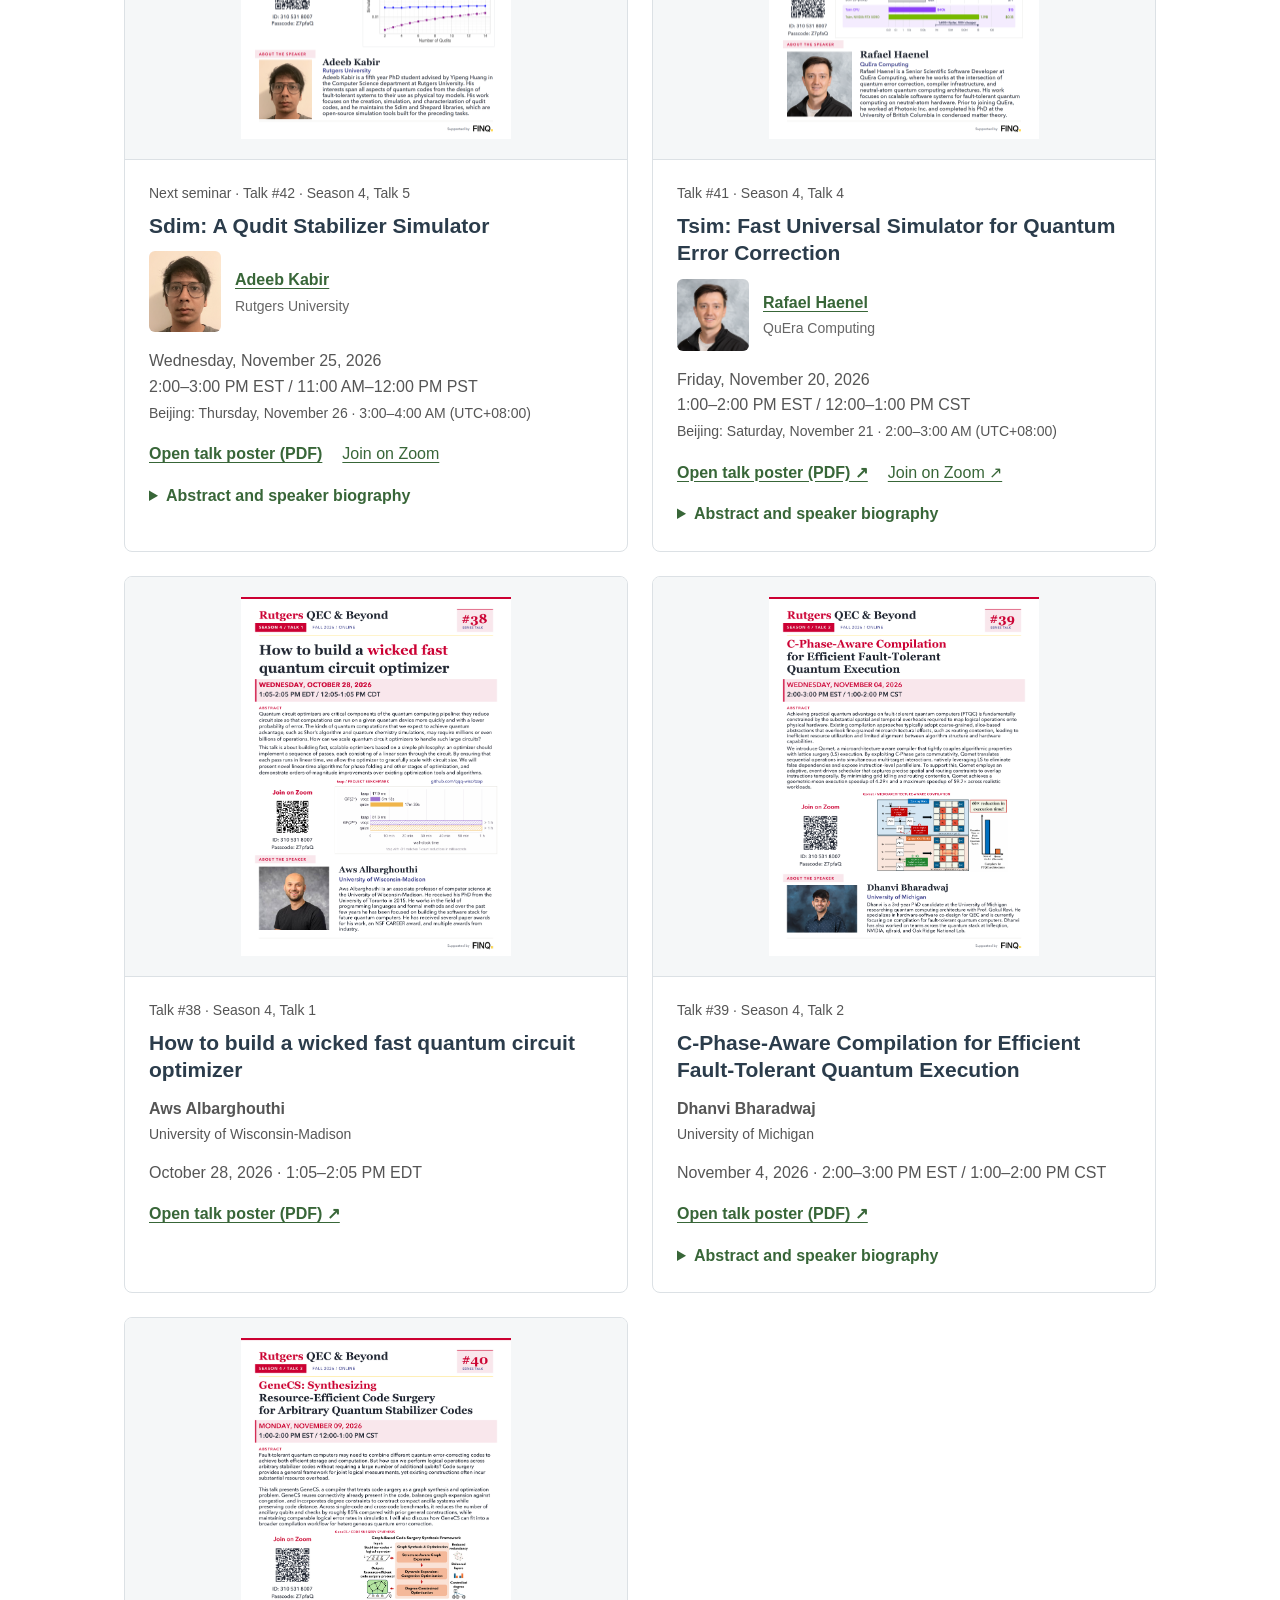
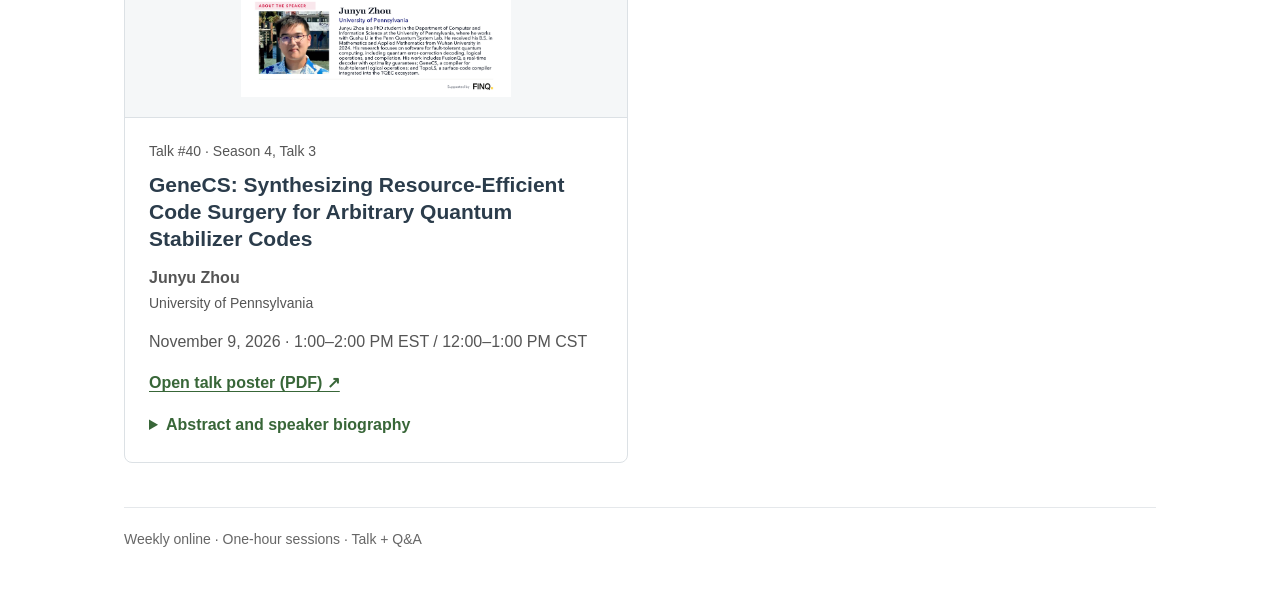
==== commit 57860c91: "Publish Adeeb Kabir seminar materials and schedule" ====
--- a/qec-and-beyond/index.html
+++ b/qec-and-beyond/index.html
@@ -4,7 +4,7 @@
     <meta charset="utf-8">
     <meta name="viewport" content="width=device-width, initial-scale=1">
     <title>Rutgers QEC &amp; Beyond — Overview</title>
-    <meta name="description" content="Rutgers QEC &amp; Beyond Seminar. Next session: Rafael Haenel on Tsim, Friday, November 20, 2026, 1–2 PM EST. Browse talk posters, abstracts, and speaker biographies.">
+    <meta name="description" content="Rutgers QEC &amp; Beyond Seminar. Next session: Adeeb Kabir on Sdim, Wednesday, November 25, 2026, 2–3 PM EST. Browse talk posters, abstracts, and speaker biographies.">
     <link rel="canonical" href="https://cesartwothousands.github.io/qec-and-beyond/">
     <link rel="stylesheet" href="styles.css">
 </head>
@@ -15,7 +15,7 @@
             <p class="eyebrow">Rutgers University · Fall 2026 / Season 4</p>
             <h1>Rutgers QEC &amp; Beyond Seminar</h1>
             <p class="lead">A weekly online seminar exploring the breadth of quantum computing, from error-correction theory and algorithms to software and applications.</p>
-            <p class="next-session"><strong>Next seminar · Talk #41</strong><br><a href="#talk-41">Rafael Haenel · Tsim: Fast Universal Simulator for Quantum Error Correction</a><br>Friday, November 20, 2026 · 1:00–2:00 PM EST / 12:00–1:00 PM CST</p>
+            <p class="next-session"><strong>Next seminar · Talk #42</strong><br><a href="#talk-42">Adeeb Kabir · Sdim: A Qudit Stabilizer Simulator</a><br>Wednesday, November 25, 2026 · 2:00–3:00 PM EST / 11:00 AM–12:00 PM PST</p>
             <nav class="site-nav" aria-label="Seminar pages">
                 <a href="./" aria-current="page">Overview</a>
                 <a href="schedule/">Schedule</a>
@@ -40,14 +40,14 @@
                     </div>
                 </article>
                 <article class="poster-card">
-                    <a class="poster-preview" href="schedule/" target="_blank" rel="noopener" aria-label="Open the Fall 2026 schedule poster PDF in a new tab">
-                        <img src="previews/fall-2026-schedule.png?v=20261115" width="1600" height="1000" alt="Fall 2026 schedule updated November 15, highlighting Rafael Haenel's confirmed November 20, 2026 Tsim session">
+                    <a class="poster-preview" href="poster/Fall_2026_Schedule_20261120.pdf" target="_blank" rel="noopener" aria-label="Open the Fall 2026 schedule poster PDF in a new tab">
+                        <img src="previews/fall-2026-schedule.png?v=20261120-1400" width="3840" height="2400" alt="Fall 2026 schedule updated November 20, highlighting Adeeb Kabir's confirmed November 25, 2026 Sdim session">
                     </a>
                     <div class="poster-body">
                         <p class="eyebrow">Fall 2026 · Season 4</p>
                         <h3>Semester schedule</h3>
-                        <p>Updated November 15, 2026. <a href="#talk-41">Rafael Haenel's Talk #41</a> is confirmed for November 20, 1:00–2:00 PM EST / 12:00–1:00 PM CST. Later tentative weeks have no confirmed time.</p>
-                        <a class="pdf-link" href="schedule/" target="_blank" rel="noopener">Open schedule poster (PDF) &nearr;</a>
+                        <p>Updated November 20, 2026. <a href="#talk-42">Adeeb Kabir’s Talk #42</a> is confirmed for November 25, 2:00–3:00 PM EST / 11:00 AM–12:00 PM PST. Later weeks are tentative.</p>
+                        <a class="pdf-link" href="poster/Fall_2026_Schedule_20261120.pdf" target="_blank" rel="noopener">Open schedule poster (PDF) &nearr;</a>
                     </div>
                 </article>
             </div>
@@ -56,15 +56,50 @@
         <section aria-labelledby="talk-posters">
             <div class="section-heading">
                 <h2 id="talk-posters">Talk posters</h2>
-                <p>Individual seminar posters, with abstracts and speaker biographies. The latest confirmed session is <a href="#talk-41">Talk #41 with Rafael Haenel</a>. The <a href="schedule/">updated schedule PDF</a> includes the confirmed November 20 session.</p>
+                <p>Individual seminar posters, with abstracts and speaker biographies. The next session is <a href="#talk-42">Talk #42 with Adeeb Kabir</a>. See the <a href="schedule/">schedule</a> for dates and upcoming talks.</p>
             </div>
             <div class="poster-grid">
+                <article class="poster-card" id="talk-42">
+                    <a class="poster-preview" href="poster/042_A_Kabir.pdf" target="_blank" rel="noopener" aria-label="Open Adeeb Kabir’s talk 42 poster">
+                        <img src="previews/042-kabir.png?v=20261120-1400" width="2160" height="2880" alt="Talk 42 poster for Sdim: A Qudit Stabilizer Simulator, by Adeeb Kabir" loading="lazy">
+                    </a>
+                    <div class="poster-body">
+                        <p class="eyebrow">Next seminar · Talk #42 · Season 4, Talk 5</p>
+                        <h3>Sdim: A Qudit Stabilizer Simulator</h3>
+                        <div class="speaker-profile">
+                            <img src="assets/042-kabir-portrait.jpg" width="72" height="81" alt="Adeeb Kabir" loading="lazy">
+                            <div>
+                                <p class="speaker"><a href="https://computerscience.rutgers.edu/people/graduate-students/details/adeeb-kabir" target="_blank" rel="noopener">Adeeb Kabir</a></p>
+                                <p class="affiliation">Rutgers University</p>
+                            </div>
+                        </div>
+                        <p><time datetime="2026-11-25T14:00:00-05:00">Wednesday, November 25, 2026</time><br>2:00–3:00 PM EST / 11:00 AM–12:00 PM PST<br><span class="local-time-note">Beijing: Thursday, November 26 · 3:00–4:00 AM (UTC+08:00)</span></p>
+                        <div class="talk-actions">
+                            <a class="pdf-link" href="poster/042_A_Kabir.pdf" target="_blank" rel="noopener">Open talk poster (PDF)</a>
+                            <a href="https://us06web.zoom.us/j/3105318007?pwd=J2lAabtXhMgk6lW6zgbEu6DhalWJ5f.1&amp;omn=85307174680" target="_blank" rel="noopener">Join on Zoom</a>
+                        </div>
+                        <details class="talk-details">
+                            <summary>Abstract and speaker biography</summary>
+                            <h4>Abstract</h4>
+                            <p>Qudits, or high-dimensional quantum states, are potentially advantageous for designing fault-tolerant systems, but studies of qudit codes have been historically limited due to the absence of an efficient classical qudit simulator.  This talk will center around Sdim, an open-source qudit stabilizer simulator made for conducting large error correction experiments.  We will discuss the simulator’s design and the workflow to go from code stabilizers to code threshold.</p>
+                            <p>Sdim is a tableau-based stabilizer simulator complete with a Pauli frame sampler, detector-error models, and a benchmarking library.  After some background on qudit states and gates, we will walk through the design and algorithms for each of the simulator’s components with the case study of a simple qudit qLPDC code.</p>
+                            <figure class="research-figure">
+                                <a href="assets/042-sdim-benchmark.png" target="_blank" rel="noopener" aria-label="Open the supplied Sdim benchmark at full size">
+                                    <img src="assets/042-sdim-benchmark.png" width="2100" height="1500" alt="Speaker-supplied simulation time versus qudit count for Cirq at dimensions 2, 3, 5, and 7 and the aggregated tableau simulator" loading="lazy">
+                                </a>
+                                <figcaption>Sdim simulation benchmark. <a href="https://github.com/events555/sdim" target="_blank" rel="noopener">Explore Sdim on GitHub</a></figcaption>
+                            </figure>
+                            <h4>About the speaker</h4>
+                            <p>Adeeb Kabir is a fifth year PhD student advised by Yipeng Huang in the Computer Science department at Rutgers University.  His interests span all aspects of quantum codes from the design of fault-tolerant systems to their use as physical toy models.  His work focuses on the creation, simulation, and characterization of qudit codes, and he maintains the Sdim and Shepard libraries, which are open-source simulation tools built for the preceding tasks.</p>
+                        </details>
+                    </div>
+                </article>
                 <article class="poster-card" id="talk-41">
                     <a class="poster-preview" href="poster/041_R_Haenel.pdf" target="_blank" rel="noopener" aria-label="Open the poster for talk 41 by Rafael Haenel in a new tab">
                         <img src="previews/041-haenel.png" width="2160" height="2880" alt="Talk 41 poster: Tsim: Fast Universal Simulator for Quantum Error Correction, by Rafael Haenel; November 20, 2026, 1–2 PM EST" loading="lazy">
                     </a>
                     <div class="poster-body">
-                        <p class="eyebrow">Next seminar · Talk #41 · Season 4, Talk 4</p>
+                        <p class="eyebrow">Talk #41 · Season 4, Talk 4</p>
                         <h3>Tsim: Fast Universal Simulator for Quantum Error Correction</h3>
                         <div class="speaker-profile">
                             <img src="assets/041-haenel-portrait.png" width="72" height="72" alt="Rafael Haenel" loading="lazy">
